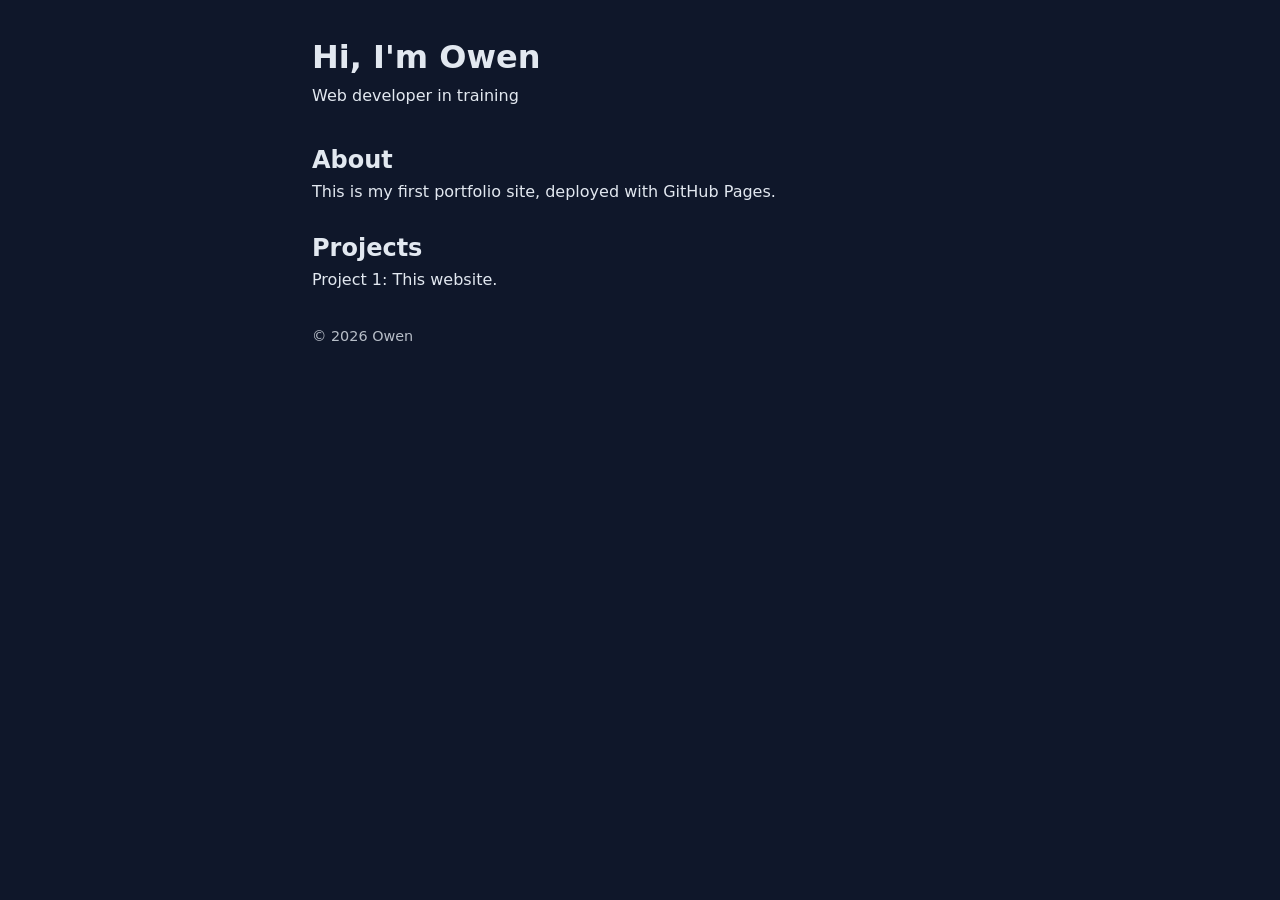
==== index.html @ ab38ae67 "Initial commit: portfolio homepage" ====
<!DOCTYPE html>
<html lang="en">
<head>
  <meta charset="UTF-8" />
  <meta name="viewport" content="width=device-width, initial-scale=1.0" />
  <title>Owen | Portfolio</title>
  <link rel="stylesheet" href="style.css" />
</head>
<body>
  <header>
    <h1>Hi, I'm Owen</h1>
    <p>Web developer in training</p>
  </header>

  <main>
    <section>
      <h2>About</h2>
      <p>This is my first portfolio site, deployed with GitHub Pages.</p>
    </section>
    <section>
      <h2>Projects</h2>
      <p>Project 1: This website.</p>
    </section>
  </main>

  <footer>
    <p>&copy; <span id="year"></span> Owen</p>
  </footer>

  <script src="script.js"></script>
</body>
</html>
---- style.css ----
* {
  box-sizing: border-box;
  margin: 0;
  padding: 0;
}

body {
  font-family: system-ui, sans-serif;
  line-height: 1.6;
  padding: 2rem;
  max-width: 720px;
  margin: 0 auto;
  background: #0f172a;
  color: #e2e8f0;
}

header {
  margin-bottom: 2rem;
}

section {
  margin-bottom: 1.5rem;
}

footer {
  margin-top: 2rem;
  font-size: 0.9rem;
  opacity: 0.8;
}
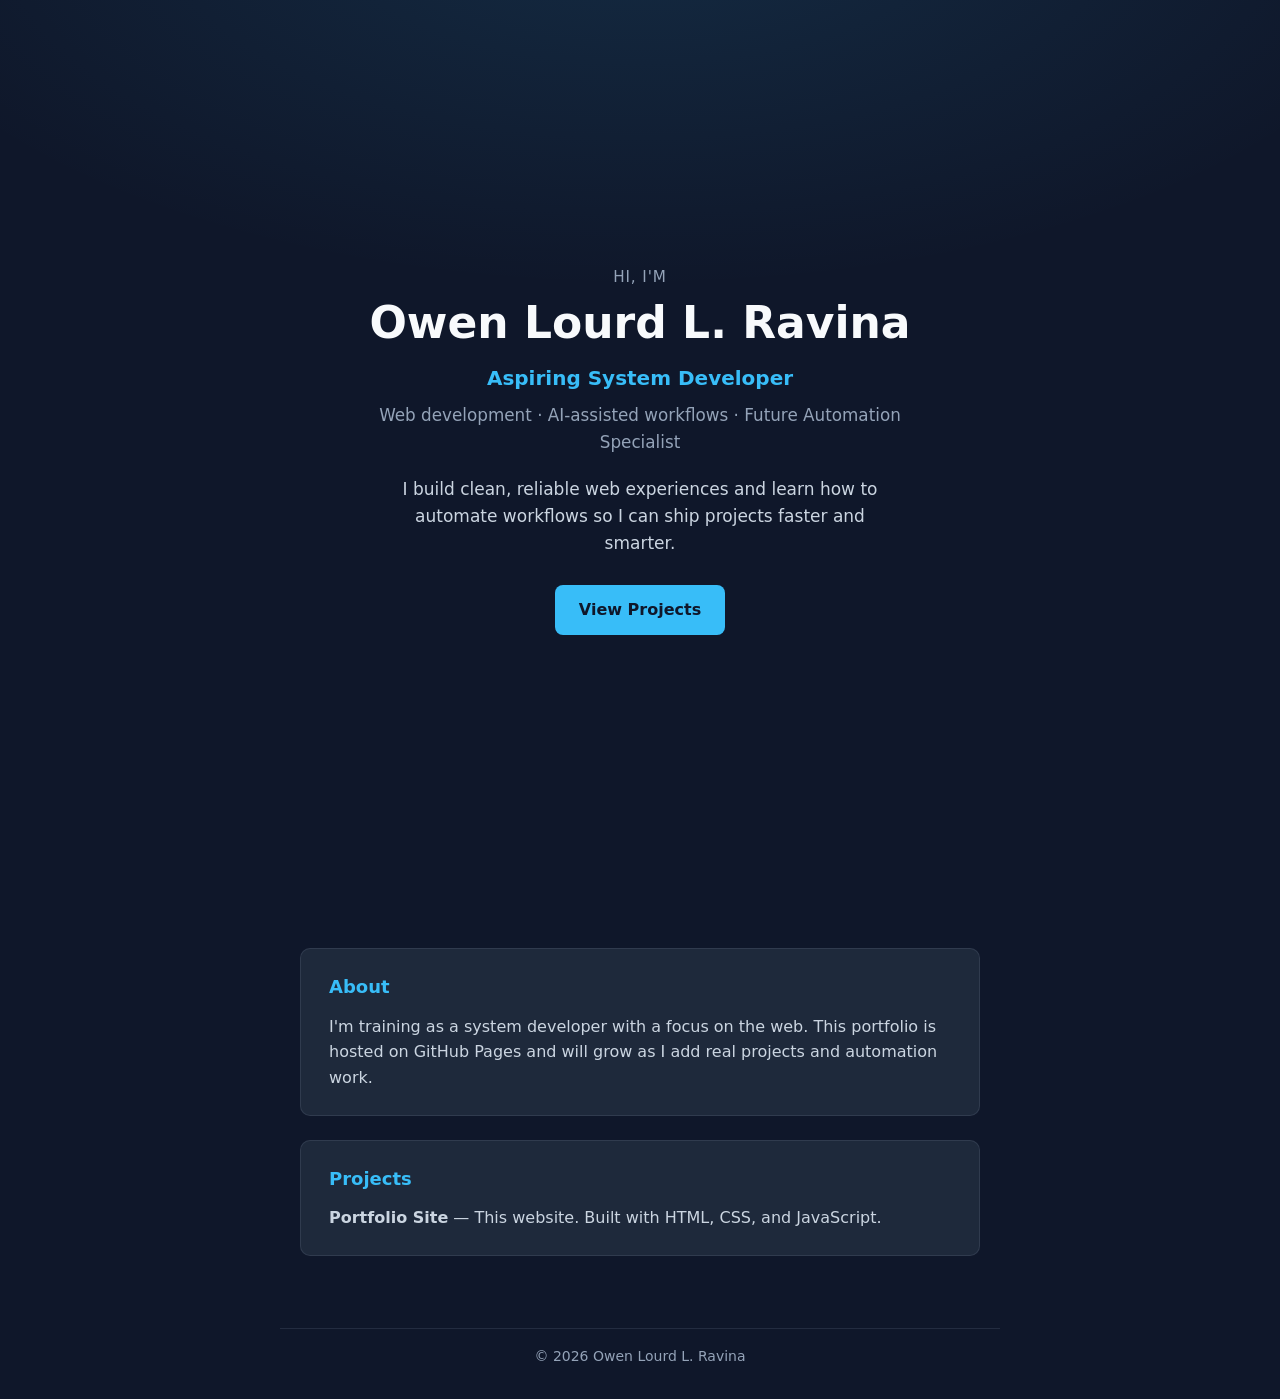
==== commit 4509f1a2: "Partial and testing output Co-authored-by: Cursor <cursoragent@cursor.com>" ====
--- a/index.html
+++ b/index.html
@@ -3,28 +3,46 @@
 <head>
   <meta charset="UTF-8" />
   <meta name="viewport" content="width=device-width, initial-scale=1.0" />
-  <title>Owen | Portfolio</title>
+  <meta name="description" content="Portfolio of Owen Lourd L. Ravina — aspiring system developer focused on web development and automation." />
+  <title>Owen Lourd L. Ravina | Portfolio</title>
   <link rel="stylesheet" href="style.css" />
 </head>
 <body>
-  <header>
-    <h1>Hi, I'm Owen</h1>
-    <p>Web developer in training</p>
+
+  <!-- ========== HERO SECTION ========== -->
+  <header class="hero" id="top">
+    <div class="hero__inner">
+      <p class="hero__greeting">Hi, I'm</p>
+      <h1 class="hero__name">Owen Lourd L. Ravina</h1>
+      <p class="hero__title">Aspiring System Developer</p>
+      <p class="hero__subtitle">Web development · AI-assisted workflows · Future Automation Specialist</p>
+      <p class="hero__mission">
+        I build clean, reliable web experiences and learn how to automate workflows
+        so I can ship projects faster and smarter.
+      </p>
+      <a href="#projects" class="hero__cta">View Projects</a>
+    </div>
   </header>
 
+  <!-- ========== MAIN CONTENT ========== -->
   <main>
-    <section>
-      <h2>About</h2>
-      <p>This is my first portfolio site, deployed with GitHub Pages.</p>
+    <section id="about" class="section" aria-labelledby="about-heading">
+      <h2 id="about-heading">About</h2>
+      <p>
+        I'm training as a system developer with a focus on the web. This portfolio
+        is hosted on GitHub Pages and will grow as I add real projects and automation work.
+      </p>
     </section>
-    <section>
-      <h2>Projects</h2>
-      <p>Project 1: This website.</p>
+
+    <section id="projects" class="section" aria-labelledby="projects-heading">
+      <h2 id="projects-heading">Projects</h2>
+      <p><strong>Portfolio Site</strong> — This website. Built with HTML, CSS, and JavaScript.</p>
     </section>
   </main>
 
-  <footer>
-    <p>&copy; <span id="year"></span> Owen</p>
+  <!-- ========== FOOTER ========== -->
+  <footer class="site-footer">
+    <p>&copy; <span id="year"></span> Owen Lourd L. Ravina</p>
   </footer>
 
   <script src="script.js"></script>
--- a/style.css
+++ b/style.css
@@ -1,29 +1,194 @@
-* {
+/* ============================================
+   RESET & BASE (mobile-first defaults)
+   ============================================ */
+
+*,
+*::before,
+*::after {
   box-sizing: border-box;
   margin: 0;
   padding: 0;
 }
 
-body {
-  font-family: system-ui, sans-serif;
-  line-height: 1.6;
-  padding: 2rem;
-  max-width: 720px;
-  margin: 0 auto;
-  background: #0f172a;
-  color: #e2e8f0;
+html {
+  scroll-behavior: smooth;
 }
 
-header {
-  margin-bottom: 2rem;
+body {
+  font-family: system-ui, -apple-system, "Segoe UI", Roboto, sans-serif;
+  line-height: 1.6;
+  color: #e2e8f0;
+  background-color: #0f172a;
 }
 
-section {
-  margin-bottom: 1.5rem;
+/* Shared page width for main content and footer */
+main,
+.site-footer {
+  max-width: 720px;
+  margin-left: auto;
+  margin-right: auto;
+  padding-left: 1.25rem;
+  padding-right: 1.25rem;
 }
 
-footer {
-  margin-top: 2rem;
-  font-size: 0.9rem;
-  opacity: 0.8;
+/* ============================================
+   HERO SECTION
+   ============================================ */
+
+.hero {
+  min-height: 100vh;
+  min-height: 100dvh;
+  display: flex;
+  align-items: center;
+  justify-content: center;
+  padding: 2.5rem 1.25rem;
+  text-align: center;
+  background-color: #0f172a;
+  background-image: radial-gradient(
+    ellipse 90% 60% at 50% -10%,
+    rgba(56, 189, 248, 0.12),
+    transparent 70%
+  );
 }
+
+.hero__inner {
+  max-width: 36rem;
+  width: 100%;
+}
+
+.hero__greeting {
+  font-size: 0.95rem;
+  letter-spacing: 0.06em;
+  text-transform: uppercase;
+  color: #94a3b8;
+  margin-bottom: 0.5rem;
+}
+
+.hero__name {
+  font-size: clamp(1.75rem, 6vw, 2.75rem);
+  font-weight: 700;
+  line-height: 1.2;
+  color: #f8fafc;
+  margin-bottom: 0.75rem;
+}
+
+.hero__title {
+  font-size: 1.125rem;
+  font-weight: 600;
+  color: #38bdf8;
+  margin-bottom: 0.5rem;
+}
+
+.hero__subtitle {
+  font-size: 0.95rem;
+  color: #94a3b8;
+  margin-bottom: 1.25rem;
+}
+
+.hero__mission {
+  font-size: 1rem;
+  color: #cbd5e1;
+  margin-bottom: 1.75rem;
+  max-width: 32rem;
+  margin-left: auto;
+  margin-right: auto;
+}
+
+/* Call-to-action button */
+.hero__cta {
+  display: inline-block;
+  padding: 0.75rem 1.5rem;
+  font-size: 1rem;
+  font-weight: 600;
+  text-decoration: none;
+  color: #0f172a;
+  background-color: #38bdf8;
+  border-radius: 8px;
+  transition: background-color 0.2s ease, transform 0.2s ease;
+}
+
+.hero__cta:hover,
+.hero__cta:focus-visible {
+  background-color: #7dd3fc;
+  transform: translateY(-2px);
+}
+
+.hero__cta:focus-visible {
+  outline: 2px solid #f8fafc;
+  outline-offset: 3px;
+}
+
+/* ============================================
+   MAIN SECTIONS (About, Projects)
+   ============================================ */
+
+main {
+  padding-top: 2rem;
+  padding-bottom: 2rem;
+}
+
+.section {
+  margin-bottom: 1.5rem;
+  padding: 1.25rem 1.5rem;
+  background-color: #1e293b;
+  border-radius: 10px;
+  border: 1px solid rgba(148, 163, 184, 0.15);
+}
+
+.section h2 {
+  font-size: 1.125rem;
+  color: #38bdf8;
+  margin-bottom: 0.75rem;
+}
+
+.section p {
+  color: #cbd5e1;
+}
+
+.section p + p {
+  margin-top: 0.75rem;
+}
+
+/* ============================================
+   FOOTER
+   ============================================ */
+
+.site-footer {
+  padding-top: 1rem;
+  padding-bottom: 2rem;
+  text-align: center;
+  font-size: 0.875rem;
+  color: #94a3b8;
+  border-top: 1px solid rgba(148, 163, 184, 0.15);
+}
+
+/* ============================================
+   TABLET & DESKTOP (progressive enhancement)
+   ============================================ */
+
+@media (min-width: 768px) {
+  .hero {
+    padding: 3rem 2rem;
+  }
+
+  .hero__title {
+    font-size: 1.25rem;
+  }
+
+  .hero__subtitle {
+    font-size: 1.05rem;
+  }
+
+  .hero__mission {
+    font-size: 1.0625rem;
+  }
+
+  main {
+    padding-top: 3rem;
+    padding-bottom: 3rem;
+  }
+
+  .section {
+    padding: 1.5rem 1.75rem;
+  }
+}
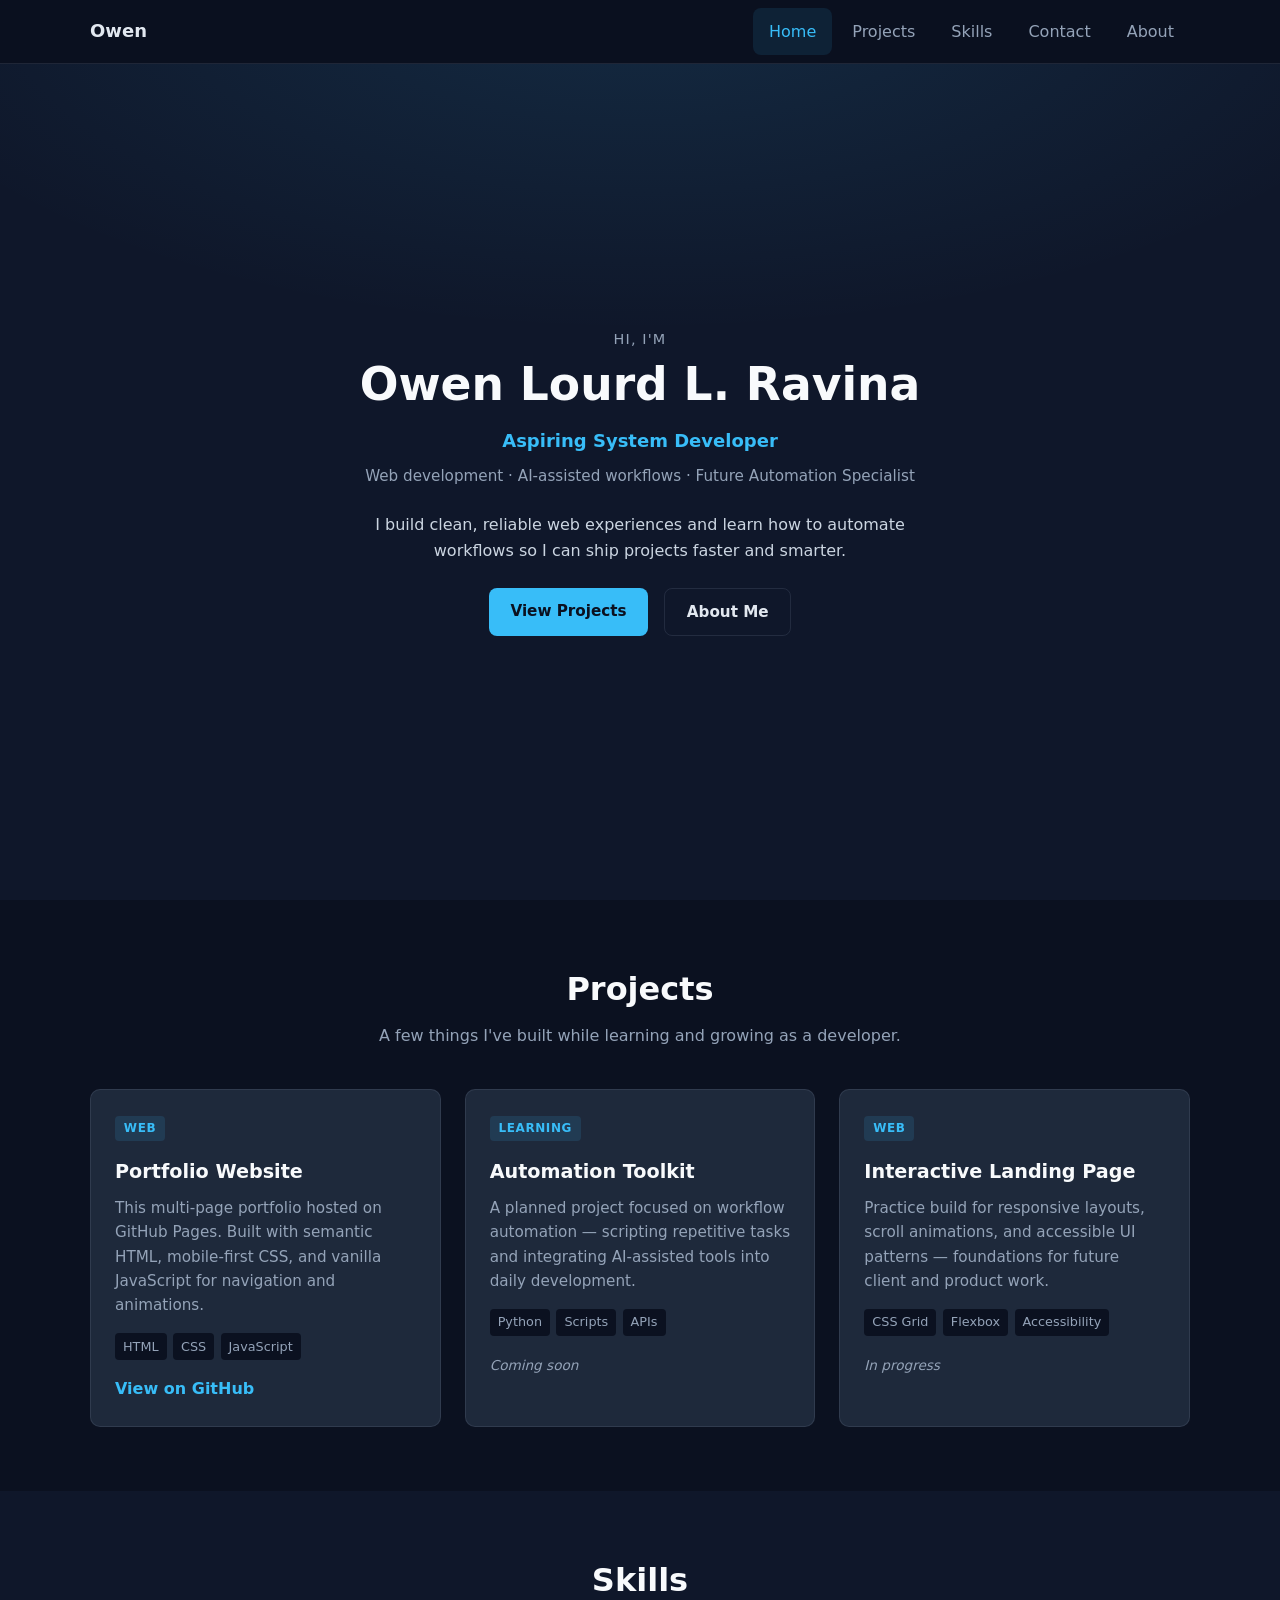
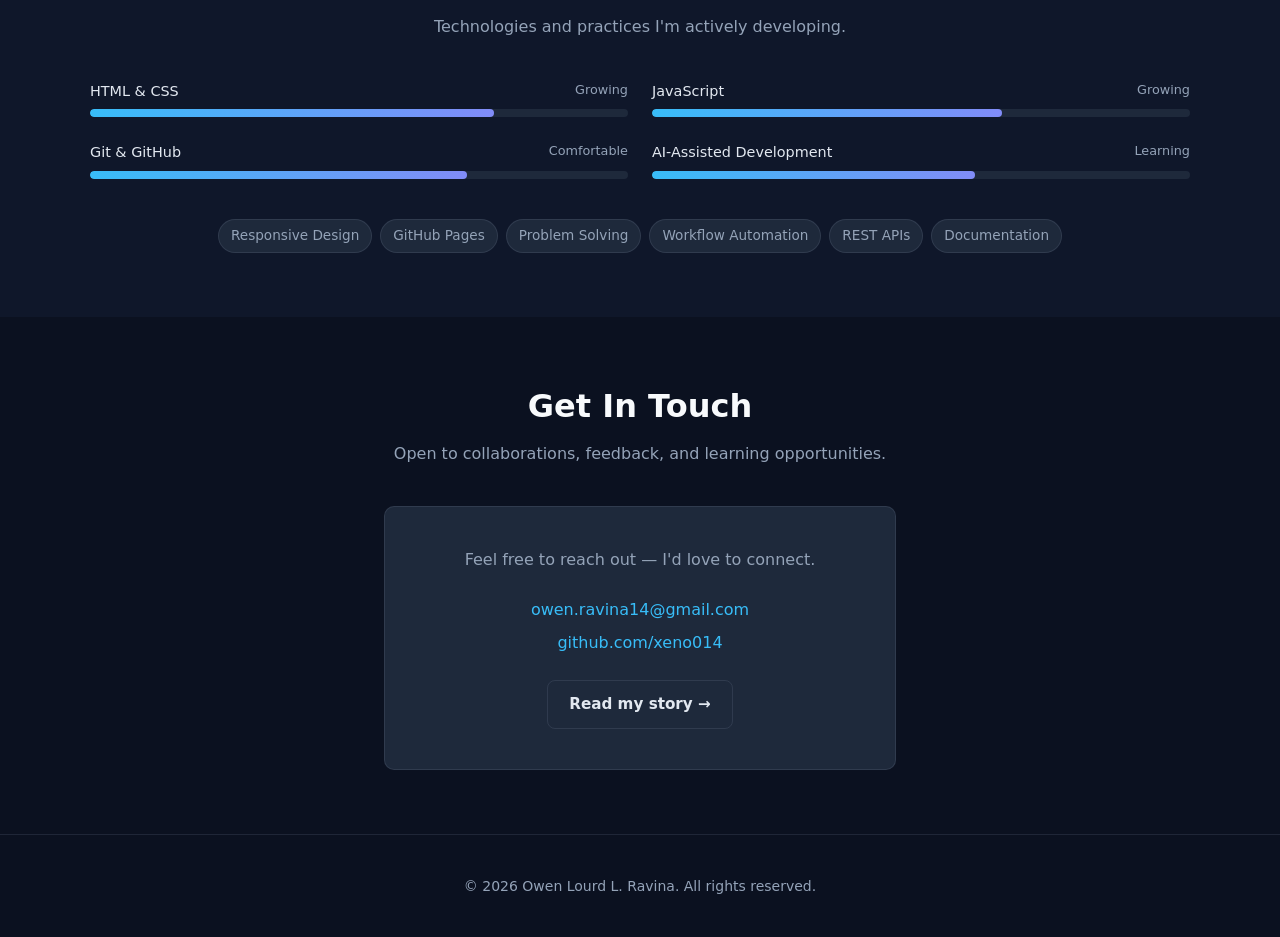
==== commit 9f858fb1: "Phase 1 Portfolio Version: Ver 0.2 Co-authored-by: Cursor <cursoragent@cursor.com>" ====
--- a/index.html
+++ b/index.html
@@ -4,46 +4,200 @@
   <meta charset="UTF-8" />
   <meta name="viewport" content="width=device-width, initial-scale=1.0" />
   <meta name="description" content="Portfolio of Owen Lourd L. Ravina — aspiring system developer focused on web development and automation." />
-  <title>Owen Lourd L. Ravina | Portfolio</title>
+  <title>Owen Lourd L. Ravina | Home</title>
   <link rel="stylesheet" href="style.css" />
 </head>
-<body>
-
-  <!-- ========== HERO SECTION ========== -->
-  <header class="hero" id="top">
-    <div class="hero__inner">
+<body data-page="home">
+
+  <!-- ========== STICKY NAVIGATION ========== -->
+  <nav class="navbar" id="navbar" aria-label="Main navigation">
+    <div class="navbar__inner container">
+      <a href="index.html#home" class="navbar__brand">Owen</a>
+
+      <button
+        type="button"
+        class="navbar__toggle"
+        id="nav-toggle"
+        aria-label="Open menu"
+        aria-expanded="false"
+        aria-controls="nav-menu"
+      >
+        <span class="navbar__toggle-bar"></span>
+        <span class="navbar__toggle-bar"></span>
+        <span class="navbar__toggle-bar"></span>
+      </button>
+
+      <ul class="navbar__menu" id="nav-menu">
+        <li><a href="index.html#home" class="nav-link" data-section="home">Home</a></li>
+        <li><a href="index.html#projects" class="nav-link" data-section="projects">Projects</a></li>
+        <li><a href="index.html#skills" class="nav-link" data-section="skills">Skills</a></li>
+        <li><a href="index.html#contact" class="nav-link" data-section="contact">Contact</a></li>
+        <li><a href="about.html" class="nav-link" data-section="about">About</a></li>
+      </ul>
+    </div>
+  </nav>
+
+  <!-- ========== HERO ========== -->
+  <header class="hero" id="home">
+    <div class="hero__inner container reveal">
       <p class="hero__greeting">Hi, I'm</p>
       <h1 class="hero__name">Owen Lourd L. Ravina</h1>
       <p class="hero__title">Aspiring System Developer</p>
-      <p class="hero__subtitle">Web development · AI-assisted workflows · Future Automation Specialist</p>
+      <p class="hero__subtitle">
+        Web development · AI-assisted workflows · Future Automation Specialist
+      </p>
       <p class="hero__mission">
         I build clean, reliable web experiences and learn how to automate workflows
         so I can ship projects faster and smarter.
       </p>
-      <a href="#projects" class="hero__cta">View Projects</a>
+      <div class="hero__actions">
+        <a href="#projects" class="btn btn--primary">View Projects</a>
+        <a href="about.html" class="btn btn--ghost">About Me</a>
+      </div>
     </div>
   </header>
 
-  <!-- ========== MAIN CONTENT ========== -->
   <main>
-    <section id="about" class="section" aria-labelledby="about-heading">
-      <h2 id="about-heading">About</h2>
-      <p>
-        I'm training as a system developer with a focus on the web. This portfolio
-        is hosted on GitHub Pages and will grow as I add real projects and automation work.
-      </p>
+    <!-- ========== PROJECTS ========== -->
+    <section id="projects" class="section" aria-labelledby="projects-heading">
+      <div class="container">
+        <header class="section__header reveal">
+          <h2 id="projects-heading" class="section__title">Projects</h2>
+          <p class="section__lead">A few things I've built while learning and growing as a developer.</p>
+        </header>
+
+        <div class="projects-grid">
+          <article class="project-card reveal" style="--delay: 0ms">
+            <span class="project-card__tag">web</span>
+            <h3 class="project-card__title">Portfolio Website</h3>
+            <p class="project-card__desc">
+              This multi-page portfolio hosted on GitHub Pages. Built with semantic HTML,
+              mobile-first CSS, and vanilla JavaScript for navigation and animations.
+            </p>
+            <ul class="project-card__stack">
+              <li>HTML</li>
+              <li>CSS</li>
+              <li>JavaScript</li>
+            </ul>
+            <a href="https://github.com/xeno014/xeno014.github.io" class="project-card__link" target="_blank" rel="noopener noreferrer">View on GitHub</a>
+          </article>
+
+          <article class="project-card reveal" style="--delay: 100ms">
+            <span class="project-card__tag">learning</span>
+            <h3 class="project-card__title">Automation Toolkit</h3>
+            <p class="project-card__desc">
+              A planned project focused on workflow automation — scripting repetitive tasks
+              and integrating AI-assisted tools into daily development.
+            </p>
+            <ul class="project-card__stack">
+              <li>Python</li>
+              <li>Scripts</li>
+              <li>APIs</li>
+            </ul>
+            <span class="project-card__status">Coming soon</span>
+          </article>
+
+          <article class="project-card reveal" style="--delay: 200ms">
+            <span class="project-card__tag">web</span>
+            <h3 class="project-card__title">Interactive Landing Page</h3>
+            <p class="project-card__desc">
+              Practice build for responsive layouts, scroll animations, and accessible
+              UI patterns — foundations for future client and product work.
+            </p>
+            <ul class="project-card__stack">
+              <li>CSS Grid</li>
+              <li>Flexbox</li>
+              <li>Accessibility</li>
+            </ul>
+            <span class="project-card__status">In progress</span>
+          </article>
+        </div>
+      </div>
     </section>
 
-    <section id="projects" class="section" aria-labelledby="projects-heading">
-      <h2 id="projects-heading">Projects</h2>
-      <p><strong>Portfolio Site</strong> — This website. Built with HTML, CSS, and JavaScript.</p>
+    <!-- ========== SKILLS ========== -->
+    <section id="skills" class="section section--alt" aria-labelledby="skills-heading">
+      <div class="container">
+        <header class="section__header reveal">
+          <h2 id="skills-heading" class="section__title">Skills</h2>
+          <p class="section__lead">Technologies and practices I'm actively developing.</p>
+        </header>
+
+        <div class="skills-grid reveal">
+          <div class="skill-item">
+            <div class="skill-item__header">
+              <span>HTML &amp; CSS</span>
+              <span class="skill-item__level">Growing</span>
+            </div>
+            <div class="skill-bar"><span style="width: 75%"></span></div>
+          </div>
+          <div class="skill-item">
+            <div class="skill-item__header">
+              <span>JavaScript</span>
+              <span class="skill-item__level">Growing</span>
+            </div>
+            <div class="skill-bar"><span style="width: 65%"></span></div>
+          </div>
+          <div class="skill-item">
+            <div class="skill-item__header">
+              <span>Git &amp; GitHub</span>
+              <span class="skill-item__level">Comfortable</span>
+            </div>
+            <div class="skill-bar"><span style="width: 70%"></span></div>
+          </div>
+          <div class="skill-item">
+            <div class="skill-item__header">
+              <span>AI-Assisted Development</span>
+              <span class="skill-item__level">Learning</span>
+            </div>
+            <div class="skill-bar"><span style="width: 60%"></span></div>
+          </div>
+        </div>
+
+        <ul class="skills-tags reveal">
+          <li>Responsive Design</li>
+          <li>GitHub Pages</li>
+          <li>Problem Solving</li>
+          <li>Workflow Automation</li>
+          <li>REST APIs</li>
+          <li>Documentation</li>
+        </ul>
+      </div>
+    </section>
+
+    <!-- ========== CONTACT ========== -->
+    <section id="contact" class="section" aria-labelledby="contact-heading">
+      <div class="container">
+        <header class="section__header reveal">
+          <h2 id="contact-heading" class="section__title">Get In Touch</h2>
+          <p class="section__lead">Open to collaborations, feedback, and learning opportunities.</p>
+        </header>
+
+        <div class="contact-card reveal">
+          <p>Feel free to reach out — I'd love to connect.</p>
+          <div class="contact-links">
+            <a href="mailto:owen.ravina14@gmail.com" class="contact-links__item">owen.ravina14@gmail.com</a>
+            <a href="https://github.com/xeno014" class="contact-links__item" target="_blank" rel="noopener noreferrer">github.com/xeno014</a>
+          </div>
+          <a href="about.html" class="btn btn--ghost">Read my story →</a>
+        </div>
+      </div>
     </section>
   </main>
 
   <!-- ========== FOOTER ========== -->
   <footer class="site-footer">
-    <p>&copy; <span id="year"></span> Owen Lourd L. Ravina</p>
+    <div class="container">
+      <p>&copy; <span id="year"></span> Owen Lourd L. Ravina. All rights reserved.</p>
+    </div>
   </footer>
+
+  <!-- ========== BACK TO TOP ========== -->
+  <button type="button" class="top-btn" id="top-btn" aria-label="Back to top" hidden>
+    <svg width="20" height="20" viewBox="0 0 24 24" fill="none" stroke="currentColor" stroke-width="2.5" aria-hidden="true">
+      <path d="M12 19V5M5 12l7-7 7 7"/>
+    </svg>
+  </button>
 
   <script src="script.js"></script>
 </body>
--- a/style.css
+++ b/style.css
@@ -1,6 +1,29 @@
 /* ============================================
-   RESET & BASE (mobile-first defaults)
-   ============================================ */
+   CSS VARIABLES & RESET (mobile-first)
+   ============================================ */
+
+:root {
+  --bg: #0b1120;
+  --bg-alt: #0f172a;
+  --surface: #1e293b;
+  --surface-hover: #273549;
+  --text: #e2e8f0;
+  --text-muted: #94a3b8;
+  --accent: #38bdf8;
+  --accent-hover: #7dd3fc;
+  --border: rgba(148, 163, 184, 0.15);
+  --radius: 10px;
+  --radius-sm: 8px;
+  --shadow: 0 8px 24px rgba(0, 0, 0, 0.25);
+  --nav-height: 4rem;
+  --space-xs: 0.5rem;
+  --space-sm: 1rem;
+  --space-md: 1.5rem;
+  --space-lg: 2.5rem;
+  --space-xl: 4rem;
+  --transition: 0.25s ease;
+  --container: min(1100px, 100% - 2rem);
+}
 
 *,
 *::before,
@@ -17,33 +40,235 @@
 body {
   font-family: system-ui, -apple-system, "Segoe UI", Roboto, sans-serif;
   line-height: 1.6;
-  color: #e2e8f0;
-  background-color: #0f172a;
-}
-
-/* Shared page width for main content and footer */
-main,
-.site-footer {
-  max-width: 720px;
-  margin-left: auto;
-  margin-right: auto;
-  padding-left: 1.25rem;
-  padding-right: 1.25rem;
-}
-
-/* ============================================
-   HERO SECTION
+  color: var(--text);
+  background-color: var(--bg);
+  padding-top: var(--nav-height);
+}
+
+img {
+  max-width: 100%;
+  display: block;
+}
+
+a {
+  color: var(--accent);
+  transition: color var(--transition);
+}
+
+a:hover {
+  color: var(--accent-hover);
+}
+
+.container {
+  width: var(--container);
+  margin-inline: auto;
+}
+
+/* ============================================
+   SCROLL REVEAL ANIMATIONS
+   ============================================ */
+
+.reveal {
+  opacity: 0;
+  transform: translateY(24px);
+  transition:
+    opacity 0.6s ease,
+    transform 0.6s ease;
+  transition-delay: var(--delay, 0ms);
+}
+
+.reveal.is-visible {
+  opacity: 1;
+  transform: translateY(0);
+}
+
+@media (prefers-reduced-motion: reduce) {
+  html {
+    scroll-behavior: auto;
+  }
+
+  .reveal {
+    opacity: 1;
+    transform: none;
+    transition: none;
+  }
+
+  .top-btn,
+  .project-card,
+  .btn,
+  .navbar__menu {
+    transition: none !important;
+  }
+}
+
+/* ============================================
+   STICKY NAVBAR
+   ============================================ */
+
+.navbar {
+  position: fixed;
+  top: 0;
+  left: 0;
+  right: 0;
+  z-index: 1000;
+  height: var(--nav-height);
+  background: rgba(11, 17, 32, 0.85);
+  backdrop-filter: blur(12px);
+  border-bottom: 1px solid var(--border);
+  transition: box-shadow var(--transition);
+}
+
+.navbar--scrolled {
+  box-shadow: var(--shadow);
+}
+
+.navbar__inner {
+  display: flex;
+  align-items: center;
+  justify-content: space-between;
+  height: 100%;
+}
+
+.navbar__brand {
+  font-weight: 700;
+  font-size: 1.125rem;
+  color: var(--text);
+  text-decoration: none;
+}
+
+.navbar__brand:hover {
+  color: var(--accent);
+}
+
+.navbar__toggle {
+  display: flex;
+  flex-direction: column;
+  justify-content: center;
+  gap: 5px;
+  width: 2.5rem;
+  height: 2.5rem;
+  padding: 0.5rem;
+  background: transparent;
+  border: 1px solid var(--border);
+  border-radius: var(--radius-sm);
+  cursor: pointer;
+}
+
+.navbar__toggle-bar {
+  display: block;
+  width: 100%;
+  height: 2px;
+  background: var(--text);
+  border-radius: 2px;
+  transition: transform var(--transition), opacity var(--transition);
+}
+
+.navbar__toggle[aria-expanded="true"] .navbar__toggle-bar:nth-child(1) {
+  transform: translateY(7px) rotate(45deg);
+}
+
+.navbar__toggle[aria-expanded="true"] .navbar__toggle-bar:nth-child(2) {
+  opacity: 0;
+}
+
+.navbar__toggle[aria-expanded="true"] .navbar__toggle-bar:nth-child(3) {
+  transform: translateY(-7px) rotate(-45deg);
+}
+
+.navbar__menu {
+  list-style: none;
+  display: none;
+  flex-direction: column;
+  gap: 0.25rem;
+  position: absolute;
+  top: var(--nav-height);
+  left: 0;
+  right: 0;
+  padding: var(--space-sm);
+  background: var(--bg-alt);
+  border-bottom: 1px solid var(--border);
+}
+
+.navbar__menu.is-open {
+  display: flex;
+}
+
+.nav-link {
+  display: block;
+  padding: 0.65rem 1rem;
+  color: var(--text-muted);
+  text-decoration: none;
+  border-radius: var(--radius-sm);
+  transition: color var(--transition), background var(--transition);
+}
+
+.nav-link:hover,
+.nav-link--active {
+  color: var(--text);
+  background: rgba(56, 189, 248, 0.1);
+}
+
+.nav-link--active {
+  color: var(--accent);
+}
+
+/* ============================================
+   BUTTONS
+   ============================================ */
+
+.btn {
+  display: inline-block;
+  padding: 0.7rem 1.35rem;
+  font-size: 0.95rem;
+  font-weight: 600;
+  text-decoration: none;
+  border-radius: var(--radius-sm);
+  transition: background var(--transition), transform var(--transition), color var(--transition);
+}
+
+.btn--primary {
+  color: var(--bg);
+  background: var(--accent);
+}
+
+.btn--primary:hover {
+  background: var(--accent-hover);
+  transform: translateY(-2px);
+  color: var(--bg);
+}
+
+.btn--ghost {
+  color: var(--text);
+  border: 1px solid var(--border);
+  background: transparent;
+}
+
+.btn--ghost:hover {
+  border-color: var(--accent);
+  color: var(--accent);
+  transform: translateY(-2px);
+}
+
+.btn:focus-visible,
+.hero__cta:focus-visible,
+.top-btn:focus-visible {
+  outline: 2px solid var(--accent);
+  outline-offset: 3px;
+}
+
+/* ============================================
+   HERO (HOME)
    ============================================ */
 
 .hero {
-  min-height: 100vh;
-  min-height: 100dvh;
+  min-height: calc(100vh - var(--nav-height));
+  min-height: calc(100dvh - var(--nav-height));
   display: flex;
   align-items: center;
   justify-content: center;
-  padding: 2.5rem 1.25rem;
+  padding: var(--space-lg) var(--space-sm);
   text-align: center;
-  background-color: #0f172a;
+  background-color: var(--bg-alt);
   background-image: radial-gradient(
     ellipse 90% 60% at 50% -10%,
     rgba(56, 189, 248, 0.12),
@@ -52,101 +277,388 @@
 }
 
 .hero__inner {
-  max-width: 36rem;
-  width: 100%;
+  max-width: 40rem;
 }
 
 .hero__greeting {
-  font-size: 0.95rem;
-  letter-spacing: 0.06em;
+  font-size: 0.9rem;
+  letter-spacing: 0.08em;
   text-transform: uppercase;
-  color: #94a3b8;
-  margin-bottom: 0.5rem;
+  color: var(--text-muted);
+  margin-bottom: var(--space-xs);
 }
 
 .hero__name {
-  font-size: clamp(1.75rem, 6vw, 2.75rem);
+  font-size: clamp(1.75rem, 6vw, 2.85rem);
   font-weight: 700;
-  line-height: 1.2;
+  line-height: 1.15;
   color: #f8fafc;
-  margin-bottom: 0.75rem;
+  margin-bottom: var(--space-sm);
 }
 
 .hero__title {
   font-size: 1.125rem;
   font-weight: 600;
-  color: #38bdf8;
-  margin-bottom: 0.5rem;
+  color: var(--accent);
+  margin-bottom: var(--space-xs);
 }
 
 .hero__subtitle {
   font-size: 0.95rem;
-  color: #94a3b8;
-  margin-bottom: 1.25rem;
+  color: var(--text-muted);
+  margin-bottom: var(--space-md);
 }
 
 .hero__mission {
-  font-size: 1rem;
   color: #cbd5e1;
-  margin-bottom: 1.75rem;
-  max-width: 32rem;
-  margin-left: auto;
-  margin-right: auto;
-}
-
-/* Call-to-action button */
-.hero__cta {
+  margin-bottom: var(--space-md);
+  max-width: 34rem;
+  margin-inline: auto;
+}
+
+.hero__actions {
+  display: flex;
+  flex-wrap: wrap;
+  gap: var(--space-sm);
+  justify-content: center;
+}
+
+/* ============================================
+   SECTIONS (shared)
+   ============================================ */
+
+.section {
+  padding: var(--space-xl) 0;
+}
+
+.section--alt {
+  background: var(--bg-alt);
+}
+
+.section__header {
+  text-align: center;
+  margin-bottom: var(--space-lg);
+  max-width: 36rem;
+  margin-inline: auto;
+}
+
+.section__title {
+  font-size: clamp(1.5rem, 4vw, 2rem);
+  color: #f8fafc;
+  margin-bottom: var(--space-xs);
+}
+
+.section__lead {
+  color: var(--text-muted);
+}
+
+/* ============================================
+   PROJECT CARDS
+   ============================================ */
+
+.projects-grid {
+  display: grid;
+  gap: var(--space-md);
+}
+
+.project-card {
+  padding: var(--space-md);
+  background: var(--surface);
+  border: 1px solid var(--border);
+  border-radius: var(--radius);
+  transition: transform var(--transition), border-color var(--transition), box-shadow var(--transition);
+}
+
+.project-card:hover {
+  transform: translateY(-4px);
+  border-color: rgba(56, 189, 248, 0.35);
+  box-shadow: var(--shadow);
+}
+
+.project-card__tag {
   display: inline-block;
-  padding: 0.75rem 1.5rem;
-  font-size: 1rem;
+  font-size: 0.75rem;
+  font-weight: 600;
+  text-transform: uppercase;
+  letter-spacing: 0.05em;
+  color: var(--accent);
+  background: rgba(56, 189, 248, 0.12);
+  padding: 0.2rem 0.55rem;
+  border-radius: 4px;
+  margin-bottom: var(--space-sm);
+}
+
+.project-card__title {
+  font-size: 1.2rem;
+  color: #f8fafc;
+  margin-bottom: var(--space-xs);
+}
+
+.project-card__desc {
+  color: var(--text-muted);
+  font-size: 0.95rem;
+  margin-bottom: var(--space-sm);
+}
+
+.project-card__stack {
+  list-style: none;
+  display: flex;
+  flex-wrap: wrap;
+  gap: 0.4rem;
+  margin-bottom: var(--space-sm);
+}
+
+.project-card__stack li {
+  font-size: 0.8rem;
+  padding: 0.2rem 0.5rem;
+  background: var(--bg);
+  border-radius: 4px;
+  color: var(--text-muted);
+}
+
+.project-card__link {
   font-weight: 600;
   text-decoration: none;
-  color: #0f172a;
-  background-color: #38bdf8;
-  border-radius: 8px;
-  transition: background-color 0.2s ease, transform 0.2s ease;
-}
-
-.hero__cta:hover,
-.hero__cta:focus-visible {
-  background-color: #7dd3fc;
-  transform: translateY(-2px);
-}
-
-.hero__cta:focus-visible {
-  outline: 2px solid #f8fafc;
-  outline-offset: 3px;
-}
-
-/* ============================================
-   MAIN SECTIONS (About, Projects)
-   ============================================ */
-
-main {
-  padding-top: 2rem;
-  padding-bottom: 2rem;
-}
-
-.section {
-  margin-bottom: 1.5rem;
-  padding: 1.25rem 1.5rem;
-  background-color: #1e293b;
-  border-radius: 10px;
-  border: 1px solid rgba(148, 163, 184, 0.15);
-}
-
-.section h2 {
-  font-size: 1.125rem;
-  color: #38bdf8;
-  margin-bottom: 0.75rem;
-}
-
-.section p {
+}
+
+.project-card__status {
+  font-size: 0.85rem;
+  color: var(--text-muted);
+  font-style: italic;
+}
+
+/* ============================================
+   SKILLS
+   ============================================ */
+
+.skills-grid {
+  display: grid;
+  gap: var(--space-md);
+  margin-bottom: var(--space-lg);
+}
+
+.skill-item__header {
+  display: flex;
+  justify-content: space-between;
+  font-size: 0.9rem;
+  margin-bottom: 0.4rem;
+}
+
+.skill-item__level {
+  color: var(--text-muted);
+  font-size: 0.8rem;
+}
+
+.skill-bar {
+  height: 8px;
+  background: var(--surface);
+  border-radius: 99px;
+  overflow: hidden;
+}
+
+.skill-bar span {
+  display: block;
+  height: 100%;
+  background: linear-gradient(90deg, var(--accent), #818cf8);
+  border-radius: 99px;
+  transition: width 1s ease;
+}
+
+.skills-tags {
+  list-style: none;
+  display: flex;
+  flex-wrap: wrap;
+  gap: 0.5rem;
+  justify-content: center;
+}
+
+.skills-tags li {
+  font-size: 0.85rem;
+  padding: 0.35rem 0.75rem;
+  background: var(--surface);
+  border: 1px solid var(--border);
+  border-radius: 99px;
+  color: var(--text-muted);
+  transition: border-color var(--transition), color var(--transition);
+}
+
+.skills-tags li:hover {
+  border-color: var(--accent);
+  color: var(--accent);
+}
+
+/* ============================================
+   CONTACT
+   ============================================ */
+
+.contact-card {
+  text-align: center;
+  padding: var(--space-lg);
+  background: var(--surface);
+  border: 1px solid var(--border);
+  border-radius: var(--radius);
+  max-width: 32rem;
+  margin-inline: auto;
+}
+
+.contact-card p {
+  color: var(--text-muted);
+  margin-bottom: var(--space-md);
+}
+
+.contact-links {
+  display: flex;
+  flex-direction: column;
+  gap: var(--space-xs);
+  margin-bottom: var(--space-md);
+}
+
+.contact-links__item {
+  font-weight: 500;
+  text-decoration: none;
+}
+
+/* ============================================
+   ABOUT PAGE
+   ============================================ */
+
+.page-hero {
+  padding: var(--space-xl) 0 var(--space-lg);
+  background: var(--bg-alt);
+  border-bottom: 1px solid var(--border);
+}
+
+.back-link {
+  display: inline-block;
+  font-size: 0.9rem;
+  text-decoration: none;
+  margin-bottom: var(--space-md);
+  color: var(--text-muted);
+}
+
+.back-link:hover {
+  color: var(--accent);
+}
+
+.page-hero__title {
+  font-size: clamp(2rem, 5vw, 2.75rem);
+  color: #f8fafc;
+  margin-bottom: var(--space-sm);
+}
+
+.page-hero__lead {
+  color: var(--text-muted);
+  max-width: 40rem;
+}
+
+.about-main {
+  padding: var(--space-xl) 0;
+}
+
+.about-block {
+  margin-bottom: var(--space-xl);
+}
+
+.about-block__title {
+  font-size: 1.35rem;
+  color: var(--accent);
+  margin-bottom: var(--space-md);
+}
+
+.about-block p {
   color: #cbd5e1;
-}
-
-.section p + p {
-  margin-top: 0.75rem;
+  margin-bottom: var(--space-sm);
+}
+
+.about-block p:last-child {
+  margin-bottom: 0;
+}
+
+/* Timeline */
+.timeline {
+  list-style: none;
+  border-left: 2px solid var(--border);
+  margin-left: 0.5rem;
+  padding-left: var(--space-md);
+}
+
+.timeline__item {
+  position: relative;
+  padding-bottom: var(--space-lg);
+}
+
+.timeline__item:last-child {
+  padding-bottom: 0;
+}
+
+.timeline__item::before {
+  content: "";
+  position: absolute;
+  left: calc(-1 * var(--space-md) - 5px);
+  top: 0.35rem;
+  width: 10px;
+  height: 10px;
+  background: var(--accent);
+  border-radius: 50%;
+  box-shadow: 0 0 0 4px var(--bg);
+}
+
+.timeline__date {
+  display: block;
+  font-size: 0.8rem;
+  font-weight: 600;
+  color: var(--accent);
+  margin-bottom: 0.25rem;
+}
+
+.timeline__title {
+  font-size: 1.05rem;
+  color: #f8fafc;
+  margin-bottom: 0.35rem;
+}
+
+.timeline__item p {
+  font-size: 0.95rem;
+  color: var(--text-muted);
+}
+
+/* Values grid */
+.values-grid {
+  list-style: none;
+  display: grid;
+  gap: var(--space-md);
+}
+
+.values-card {
+  padding: var(--space-md);
+  background: var(--surface);
+  border: 1px solid var(--border);
+  border-radius: var(--radius);
+  transition: transform var(--transition), border-color var(--transition);
+}
+
+.values-card:hover {
+  transform: translateY(-3px);
+  border-color: rgba(56, 189, 248, 0.3);
+}
+
+.values-card h3 {
+  color: #f8fafc;
+  font-size: 1rem;
+  margin-bottom: 0.35rem;
+}
+
+.values-card p {
+  font-size: 0.9rem;
+  color: var(--text-muted);
+}
+
+.about-cta {
+  display: flex;
+  flex-wrap: wrap;
+  gap: var(--space-sm);
+  justify-content: center;
+  padding-top: var(--space-md);
 }
 
 /* ============================================
@@ -154,41 +666,97 @@
    ============================================ */
 
 .site-footer {
-  padding-top: 1rem;
-  padding-bottom: 2rem;
+  padding: var(--space-lg) 0;
   text-align: center;
   font-size: 0.875rem;
-  color: #94a3b8;
-  border-top: 1px solid rgba(148, 163, 184, 0.15);
-}
-
-/* ============================================
-   TABLET & DESKTOP (progressive enhancement)
+  color: var(--text-muted);
+  border-top: 1px solid var(--border);
+}
+
+/* ============================================
+   BACK TO TOP BUTTON
+   ============================================ */
+
+.top-btn {
+  position: fixed;
+  bottom: 1.5rem;
+  right: 1.5rem;
+  z-index: 900;
+  width: 3rem;
+  height: 3rem;
+  display: flex;
+  align-items: center;
+  justify-content: center;
+  border: none;
+  border-radius: 50%;
+  background: var(--accent);
+  color: var(--bg);
+  cursor: pointer;
+  box-shadow: var(--shadow);
+  opacity: 0;
+  visibility: hidden;
+  transform: scale(0.85);
+  transition:
+    opacity 0.35s ease,
+    visibility 0.35s ease,
+    transform 0.35s ease,
+    background 0.2s ease;
+}
+
+.top-btn.is-visible {
+  opacity: 1;
+  visibility: visible;
+  transform: scale(1);
+}
+
+.top-btn:hover {
+  background: var(--accent-hover);
+  transform: scale(1.08);
+}
+
+.top-btn.is-visible:hover {
+  transform: scale(1.08);
+}
+
+/* ============================================
+   TABLET (768px+)
    ============================================ */
 
 @media (min-width: 768px) {
-  .hero {
-    padding: 3rem 2rem;
-  }
-
-  .hero__title {
-    font-size: 1.25rem;
-  }
-
-  .hero__subtitle {
-    font-size: 1.05rem;
-  }
-
-  .hero__mission {
-    font-size: 1.0625rem;
-  }
-
-  main {
-    padding-top: 3rem;
-    padding-bottom: 3rem;
-  }
-
-  .section {
-    padding: 1.5rem 1.75rem;
-  }
-}
+  .navbar__toggle {
+    display: none;
+  }
+
+  .navbar__menu {
+    display: flex;
+    flex-direction: row;
+    align-items: center;
+    gap: 0.25rem;
+    position: static;
+    padding: 0;
+    background: transparent;
+    border: none;
+  }
+
+  .projects-grid {
+    grid-template-columns: repeat(2, 1fr);
+  }
+
+  .skills-grid {
+    grid-template-columns: repeat(2, 1fr);
+  }
+
+  .values-grid {
+    grid-template-columns: repeat(3, 1fr);
+  }
+}
+
+/* ============================================
+   DESKTOP (1024px+)
+   ============================================ */
+
+@media (min-width: 1024px) {
+  .projects-grid {
+    grid-template-columns: repeat(3, 1fr);
+  }
+}
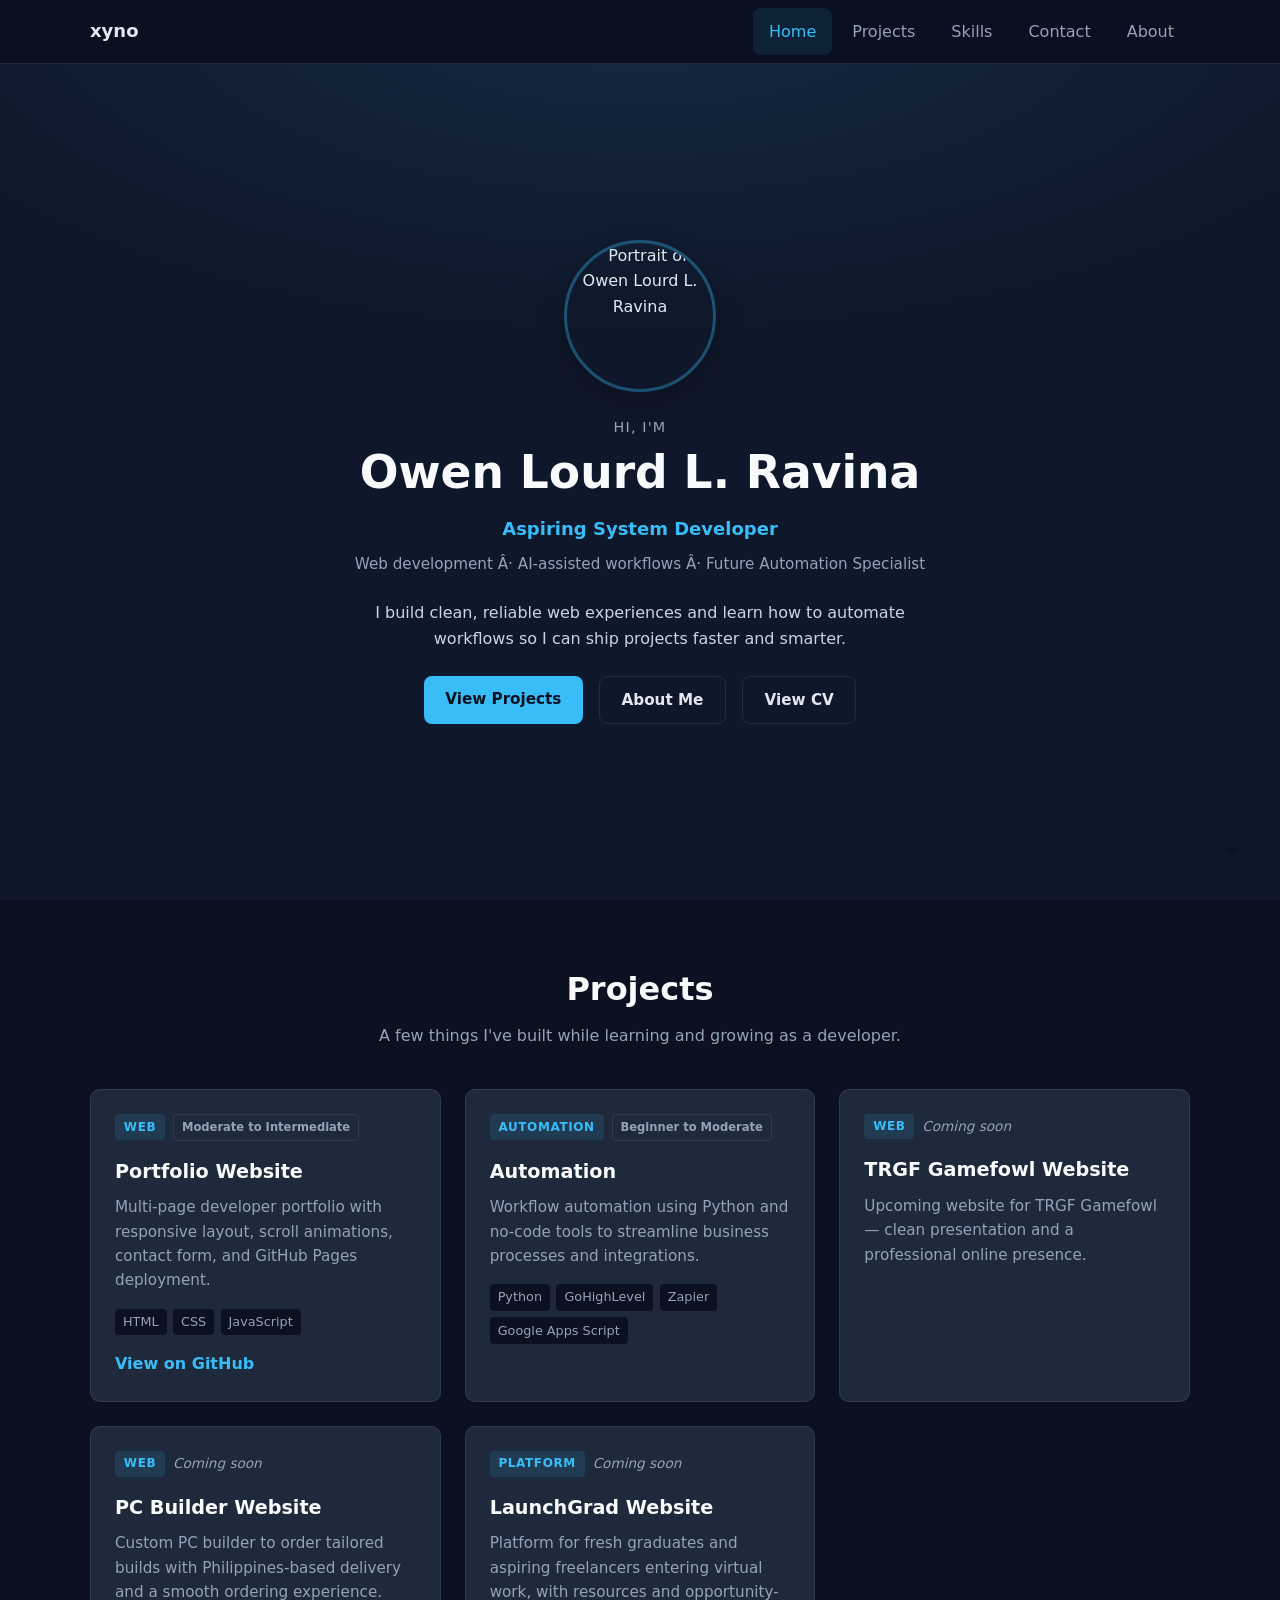
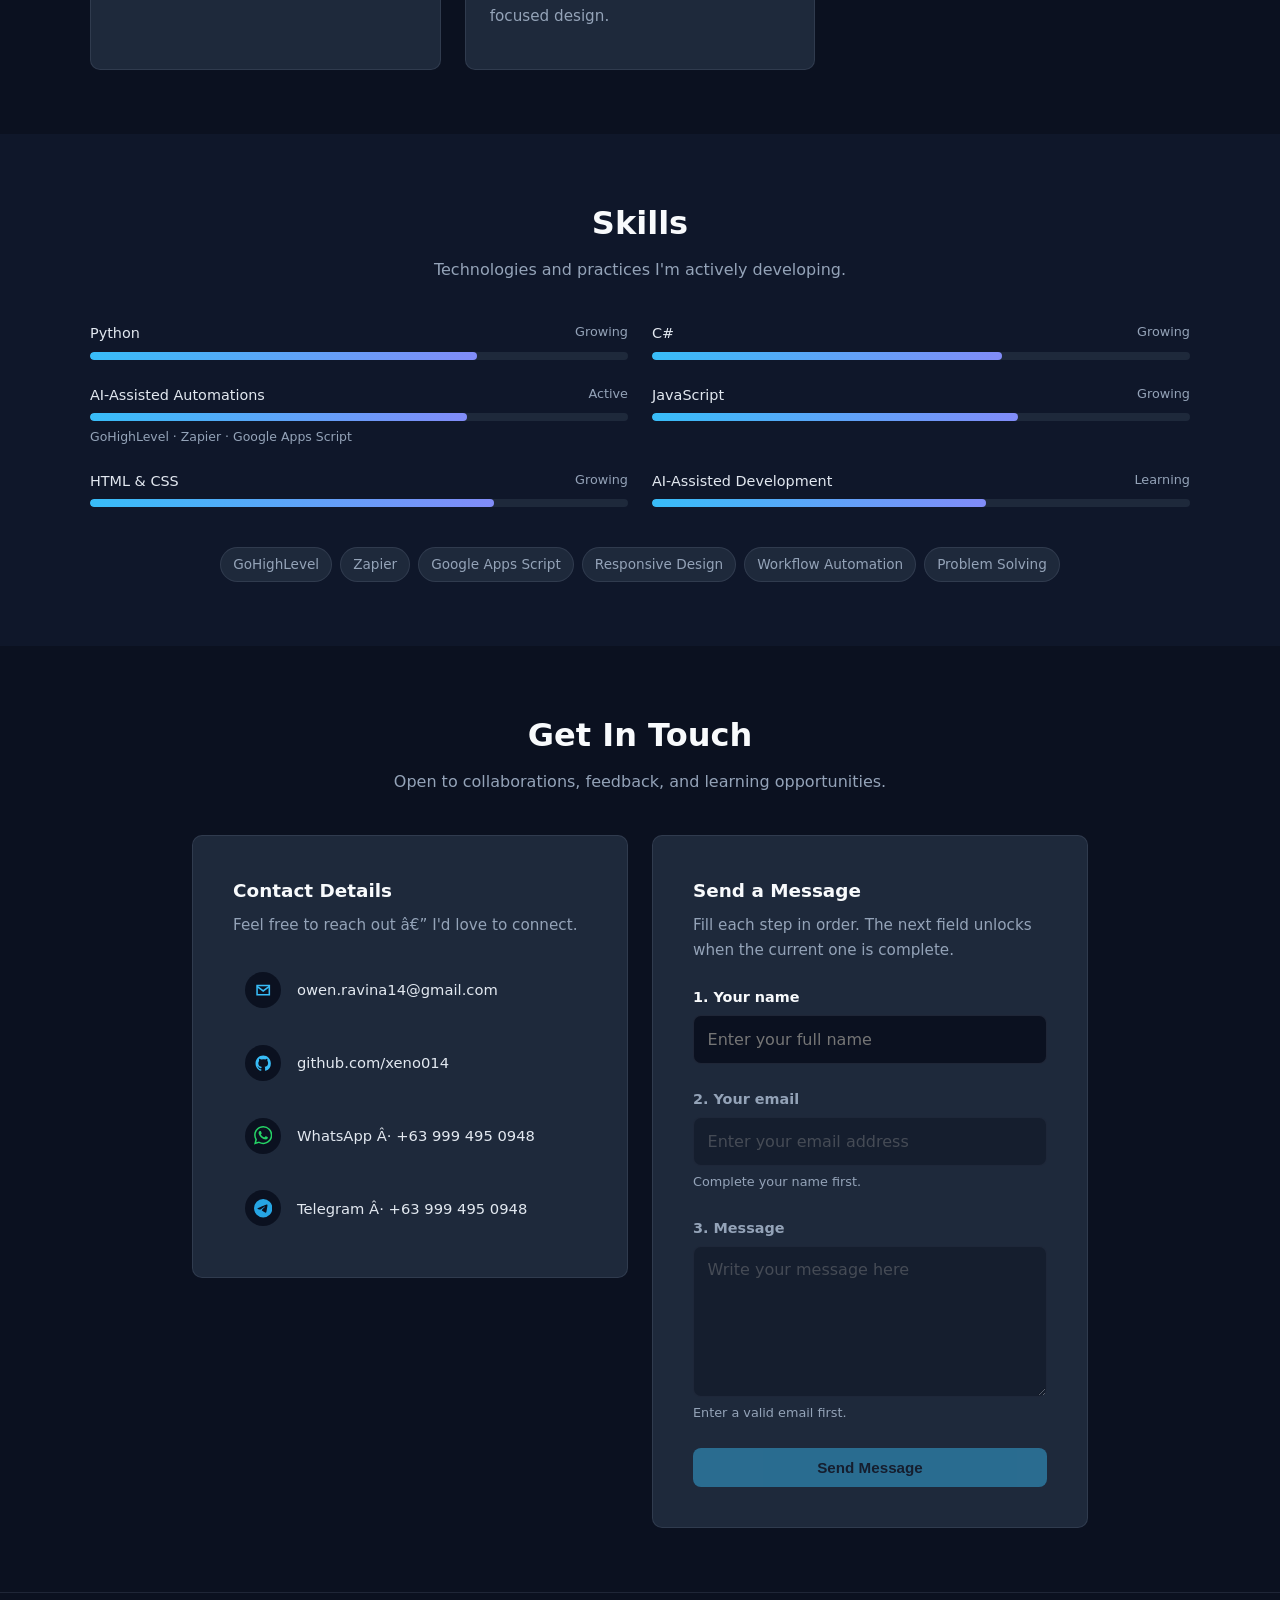
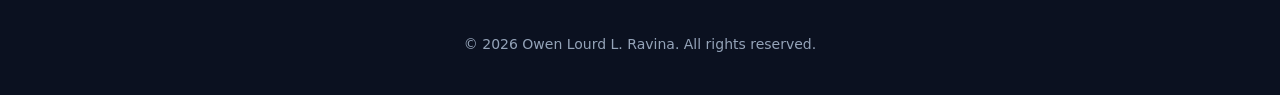
==== commit 9d99be42: "Loading assets & Minor Fixes Upcoming projects fixed skills" ====
--- a/index.html
+++ b/index.html
@@ -6,13 +6,28 @@
   <meta name="description" content="Portfolio of Owen Lourd L. Ravina — aspiring system developer focused on web development and automation." />
   <title>Owen Lourd L. Ravina | Home</title>
   <link rel="stylesheet" href="style.css" />
+  <link rel="preload" href="assets/images/profile.jpg" as="image" />
 </head>
-<body data-page="home">
+<body data-page="home" class="preloader-active">
+
+  <!-- ========== DEVELOPER PRELOADER ========== -->
+  <div id="preloader" class="preloader" role="status" aria-live="polite" aria-busy="true" aria-label="Loading portfolio">
+    <div class="preloader__terminal">
+      <p class="preloader__line">
+        <span class="preloader__prompt">&gt;</span>
+        <span id="preloader-text">Initializing Portfolio...</span>
+        <span class="preloader__cursor" aria-hidden="true">_</span>
+      </p>
+      <div class="preloader__bar" aria-hidden="true">
+        <span class="preloader__progress" id="preloader-progress"></span>
+      </div>
+    </div>
+  </div>
 
   <!-- ========== STICKY NAVIGATION ========== -->
   <nav class="navbar" id="navbar" aria-label="Main navigation">
     <div class="navbar__inner container">
-      <a href="index.html#home" class="navbar__brand">Owen</a>
+      <a href="index.html#home" class="navbar__brand">xyno</a>
 
       <button
         type="button"
@@ -40,11 +55,20 @@
   <!-- ========== HERO ========== -->
   <header class="hero" id="home">
     <div class="hero__inner container reveal">
+      <img
+        src="assets/images/profile.jpg"
+        alt="Portrait of Owen Lourd L. Ravina"
+        class="profile-photo"
+        width="160"
+        height="160"
+        decoding="async"
+        loading="eager"
+      />
       <p class="hero__greeting">Hi, I'm</p>
       <h1 class="hero__name">Owen Lourd L. Ravina</h1>
       <p class="hero__title">Aspiring System Developer</p>
       <p class="hero__subtitle">
-        Web development · AI-assisted workflows · Future Automation Specialist
+        Web development Â· AI-assisted workflows Â· Future Automation Specialist
       </p>
       <p class="hero__mission">
         I build clean, reliable web experiences and learn how to automate workflows
@@ -53,6 +77,7 @@
       <div class="hero__actions">
         <a href="#projects" class="btn btn--primary">View Projects</a>
         <a href="about.html" class="btn btn--ghost">About Me</a>
+        <a href="assets/documents/resume.pdf" class="btn btn--ghost" target="_blank" rel="noopener noreferrer">View CV</a>
       </div>
     </div>
   </header>
@@ -68,11 +93,14 @@
 
         <div class="projects-grid">
           <article class="project-card reveal" style="--delay: 0ms">
-            <span class="project-card__tag">web</span>
+            <div class="project-card__meta">
+              <span class="project-card__tag">web</span>
+              <span class="project-card__level">Moderate to Intermediate</span>
+            </div>
             <h3 class="project-card__title">Portfolio Website</h3>
             <p class="project-card__desc">
-              This multi-page portfolio hosted on GitHub Pages. Built with semantic HTML,
-              mobile-first CSS, and vanilla JavaScript for navigation and animations.
+              Multi-page developer portfolio with responsive layout, scroll animations,
+              contact form, and GitHub Pages deployment.
             </p>
             <ul class="project-card__stack">
               <li>HTML</li>
@@ -82,34 +110,58 @@
             <a href="https://github.com/xeno014/xeno014.github.io" class="project-card__link" target="_blank" rel="noopener noreferrer">View on GitHub</a>
           </article>
 
-          <article class="project-card reveal" style="--delay: 100ms">
-            <span class="project-card__tag">learning</span>
-            <h3 class="project-card__title">Automation Toolkit</h3>
-            <p class="project-card__desc">
-              A planned project focused on workflow automation — scripting repetitive tasks
-              and integrating AI-assisted tools into daily development.
+          <article class="project-card reveal" style="--delay: 80ms">
+            <div class="project-card__meta">
+              <span class="project-card__tag">automation</span>
+              <span class="project-card__level">Beginner to Moderate</span>
+            </div>
+            <h3 class="project-card__title">Automation</h3>
+            <p class="project-card__desc">
+              Workflow automation using Python and no-code tools to streamline business
+              processes and integrations.
             </p>
             <ul class="project-card__stack">
               <li>Python</li>
-              <li>Scripts</li>
-              <li>APIs</li>
+              <li>GoHighLevel</li>
+              <li>Zapier</li>
+              <li>Google Apps Script</li>
             </ul>
-            <span class="project-card__status">Coming soon</span>
-          </article>
-
-          <article class="project-card reveal" style="--delay: 200ms">
-            <span class="project-card__tag">web</span>
-            <h3 class="project-card__title">Interactive Landing Page</h3>
-            <p class="project-card__desc">
-              Practice build for responsive layouts, scroll animations, and accessible
-              UI patterns — foundations for future client and product work.
-            </p>
-            <ul class="project-card__stack">
-              <li>CSS Grid</li>
-              <li>Flexbox</li>
-              <li>Accessibility</li>
-            </ul>
-            <span class="project-card__status">In progress</span>
+          </article>
+
+          <article class="project-card reveal" style="--delay: 160ms">
+            <div class="project-card__meta">
+              <span class="project-card__tag">web</span>
+              <span class="project-card__status">Coming soon</span>
+            </div>
+            <h3 class="project-card__title">TRGF Gamefowl Website</h3>
+            <p class="project-card__desc">
+              Upcoming website for TRGF Gamefowl — clean presentation and a professional
+              online presence.
+            </p>
+          </article>
+
+          <article class="project-card reveal" style="--delay: 240ms">
+            <div class="project-card__meta">
+              <span class="project-card__tag">web</span>
+              <span class="project-card__status">Coming soon</span>
+            </div>
+            <h3 class="project-card__title">PC Builder Website</h3>
+            <p class="project-card__desc">
+              Custom PC builder to order tailored builds with Philippines-based delivery
+              and a smooth ordering experience.
+            </p>
+          </article>
+
+          <article class="project-card reveal" style="--delay: 320ms">
+            <div class="project-card__meta">
+              <span class="project-card__tag">platform</span>
+              <span class="project-card__status">Coming soon</span>
+            </div>
+            <h3 class="project-card__title">LaunchGrad Website</h3>
+            <p class="project-card__desc">
+              Platform for fresh graduates and aspiring freelancers entering virtual work,
+              with resources and opportunity-focused design.
+            </p>
           </article>
         </div>
       </div>
@@ -126,41 +178,56 @@
         <div class="skills-grid reveal">
           <div class="skill-item">
             <div class="skill-item__header">
+              <span>Python</span>
+              <span class="skill-item__level">Growing</span>
+            </div>
+            <div class="skill-bar"><span data-width="72"></span></div>
+          </div>
+          <div class="skill-item">
+            <div class="skill-item__header">
+              <span>C#</span>
+              <span class="skill-item__level">Growing</span>
+            </div>
+            <div class="skill-bar"><span data-width="65"></span></div>
+          </div>
+          <div class="skill-item">
+            <div class="skill-item__header">
+              <span>AI-Assisted Automations</span>
+              <span class="skill-item__level">Active</span>
+            </div>
+            <div class="skill-bar"><span data-width="70"></span></div>
+            <p class="skill-item__note">GoHighLevel · Zapier · Google Apps Script</p>
+          </div>
+          <div class="skill-item">
+            <div class="skill-item__header">
+              <span>JavaScript</span>
+              <span class="skill-item__level">Growing</span>
+            </div>
+            <div class="skill-bar"><span data-width="68"></span></div>
+          </div>
+          <div class="skill-item">
+            <div class="skill-item__header">
               <span>HTML &amp; CSS</span>
               <span class="skill-item__level">Growing</span>
             </div>
-            <div class="skill-bar"><span style="width: 75%"></span></div>
-          </div>
-          <div class="skill-item">
-            <div class="skill-item__header">
-              <span>JavaScript</span>
-              <span class="skill-item__level">Growing</span>
-            </div>
-            <div class="skill-bar"><span style="width: 65%"></span></div>
-          </div>
-          <div class="skill-item">
-            <div class="skill-item__header">
-              <span>Git &amp; GitHub</span>
-              <span class="skill-item__level">Comfortable</span>
-            </div>
-            <div class="skill-bar"><span style="width: 70%"></span></div>
+            <div class="skill-bar"><span data-width="75"></span></div>
           </div>
           <div class="skill-item">
             <div class="skill-item__header">
               <span>AI-Assisted Development</span>
               <span class="skill-item__level">Learning</span>
             </div>
-            <div class="skill-bar"><span style="width: 60%"></span></div>
+            <div class="skill-bar"><span data-width="62"></span></div>
           </div>
         </div>
 
         <ul class="skills-tags reveal">
+          <li>GoHighLevel</li>
+          <li>Zapier</li>
+          <li>Google Apps Script</li>
           <li>Responsive Design</li>
-          <li>GitHub Pages</li>
+          <li>Workflow Automation</li>
           <li>Problem Solving</li>
-          <li>Workflow Automation</li>
-          <li>REST APIs</li>
-          <li>Documentation</li>
         </ul>
       </div>
     </section>
@@ -173,13 +240,67 @@
           <p class="section__lead">Open to collaborations, feedback, and learning opportunities.</p>
         </header>
 
-        <div class="contact-card reveal">
-          <p>Feel free to reach out — I'd love to connect.</p>
-          <div class="contact-links">
-            <a href="mailto:owen.ravina14@gmail.com" class="contact-links__item">owen.ravina14@gmail.com</a>
-            <a href="https://github.com/xeno014" class="contact-links__item" target="_blank" rel="noopener noreferrer">github.com/xeno014</a>
-          </div>
-          <a href="about.html" class="btn btn--ghost">Read my story →</a>
+        <div class="contact-grid reveal">
+          <div class="contact-panel contact-panel--details">
+            <h3 class="contact-panel__title">Contact Details</h3>
+            <p class="contact-panel__intro">Feel free to reach out â€” I'd love to connect.</p>
+            <ul class="contact-detail-list">
+              <li>
+                <a href="mailto:owen.ravina14@gmail.com" class="contact-detail">
+                  <span class="contact-detail__icon" aria-hidden="true">
+                    <svg viewBox="0 0 24 24" fill="none" stroke="currentColor" stroke-width="2"><path d="M4 6h16v12H4z"/><path d="m4 7 8 6 8-6"/></svg>
+                  </span>
+                  <span class="contact-detail__text">owen.ravina14@gmail.com</span>
+                </a>
+              </li>
+              <li>
+                <a href="https://github.com/xeno014" class="contact-detail" target="_blank" rel="noopener noreferrer">
+                  <span class="contact-detail__icon" aria-hidden="true">
+                    <svg viewBox="0 0 24 24" fill="currentColor"><path d="M12 2C6.48 2 2 6.58 2 12.26c0 4.5 2.87 8.32 6.84 9.67.5.1.68-.22.68-.48 0-.24-.01-.87-.01-1.7-2.78.62-3.37-1.36-3.37-1.36-.45-1.18-1.12-1.49-1.12-1.49-.92-.64.07-.63.07-.63 1.02.07 1.55 1.06 1.55 1.06.9 1.57 2.36 1.12 2.94.86.09-.67.35-1.12.64-1.38-2.22-.26-4.56-1.14-4.56-5.07 0-1.12.39-2.03 1.03-2.75-.1-.26-.45-1.3.1-2.71 0 0 .84-.27 2.75 1.02A9.3 9.3 0 0 1 12 6.84c.85.004 1.71.12 2.51.35 1.91-1.29 2.75-1.02 2.75-1.02.55 1.41.2 2.45.1 2.71.64.72 1.03 1.63 1.03 2.75 0 3.94-2.34 4.81-4.57 5.07.36.32.68.94.68 1.9 0 1.37-.01 2.47-.01 2.8 0 .27.18.58.69.48A10.03 10.03 0 0 0 22 12.26C22 6.58 17.52 2 12 2z"/></svg>
+                  </span>
+                  <span class="contact-detail__text">github.com/xeno014</span>
+                </a>
+              </li>
+              <li>
+                <a href="https://wa.me/639994950948" class="contact-detail" target="_blank" rel="noopener noreferrer">
+                  <span class="contact-detail__icon contact-detail__icon--whatsapp" aria-hidden="true">
+                    <svg viewBox="0 0 24 24" fill="currentColor"><path d="M17.472 14.382c-.297-.149-1.758-.867-2.03-.967-.273-.099-.471-.148-.67.15-.197.297-.767.966-.94 1.164-.173.199-.347.223-.644.075-.297-.15-1.255-.463-2.39-1.475-.883-.788-1.48-1.761-1.653-2.059-.173-.297-.018-.458.13-.606.134-.133.298-.347.446-.52.149-.174.198-.298.298-.497.099-.198.05-.371-.025-.52-.075-.149-.669-1.612-.916-2.207-.242-.579-.487-.5-.669-.51-.173-.008-.371-.01-.57-.01-.198 0-.52.074-.792.372-.272.297-1.04 1.016-1.04 2.479 0 1.462 1.065 2.875 1.213 3.074.149.198 2.096 3.2 5.077 4.487.709.306 1.262.489 1.694.625.712.227 1.36.195 1.871.118.571-.085 1.758-.719 2.006-1.413.248-.694.248-1.289.173-1.413-.074-.124-.272-.198-.57-.347m-5.421 7.403h-.004a9.87 9.87 0 0 1-5.031-1.378l-.361-.214-3.741.982.998-3.648-.235-.374a9.86 9.86 0 0 1-1.51-5.26c.001-5.45 4.436-9.884 9.888-9.884 2.64 0 5.122 1.03 6.988 2.898a9.825 9.825 0 0 1 2.893 6.994c-.003 5.45-4.435 9.884-9.885 9.884m8.413-18.297A11.815 11.815 0 0 0 12.05 0C5.495 0 .16 5.335.157 11.892c0 2.096.547 4.142 1.588 5.945L.057 24l6.305-1.654a11.882 11.882 0 0 0 5.683 1.448h.005c6.554 0 11.89-5.335 11.893-11.893a11.821 11.821 0 0 0-3.48-8.413z"/></svg>
+                  </span>
+                  <span class="contact-detail__text">WhatsApp Â· +63 999 495 0948</span>
+                </a>
+              </li>
+              <li>
+                <a href="https://t.me/+639994950948" class="contact-detail" target="_blank" rel="noopener noreferrer">
+                  <span class="contact-detail__icon contact-detail__icon--telegram" aria-hidden="true">
+                    <svg viewBox="0 0 24 24" fill="currentColor"><path d="M11.944 0A12 12 0 0 0 0 12a12 12 0 0 0 12 12 12 12 0 0 0 12-12A12 12 0 0 0 12 0a12 12 0 0 0-.056 0zm4.962 7.224c.1-.002.321.023.465.14a.506.506 0 0 1 .171.325c.016.093.036.306.02.472-.18 1.898-.962 6.502-1.36 8.627-.168.9-.499 1.201-.82 1.23-.696.065-1.225-.46-1.9-.902-1.056-.693-1.653-1.124-2.678-1.8-1.185-.78-.417-1.21.258-1.91.177-.184 3.247-2.977 3.307-3.23.007-.032.014-.15-.056-.212s-.174-.041-.249-.024c-.106.024-1.793 1.14-5.061 3.345-.48.33-.913.49-1.302.48-.428-.008-1.252-.241-1.865-.44-.752-.245-1.349-.374-1.297-.789.027-.216.325-.437.893-.663 3.498-1.524 5.83-2.529 6.998-3.014 3.332-1.386 4.025-1.627 4.476-1.635z"/></svg>
+                  </span>
+                  <span class="contact-detail__text">Telegram Â· +63 999 495 0948</span>
+                </a>
+              </li>
+            </ul>
+          </div>
+
+          <div class="contact-panel contact-panel--form">
+            <h3 class="contact-panel__title">Send a Message</h3>
+            <p class="contact-panel__intro">Fill each step in order. The next field unlocks when the current one is complete.</p>
+            <form id="contact-form" class="contact-form" novalidate>
+              <div class="form-group">
+                <label for="contact-name">1. Your name</label>
+                <input type="text" id="contact-name" name="name" autocomplete="name" placeholder="Enter your full name" required />
+              </div>
+              <div class="form-group form-group--locked" id="email-group">
+                <label for="contact-email">2. Your email</label>
+                <input type="email" id="contact-email" name="email" autocomplete="email" placeholder="Enter your email address" disabled required />
+                <p class="form-hint" id="email-hint">Complete your name first.</p>
+              </div>
+              <div class="form-group form-group--locked" id="message-group">
+                <label for="contact-message">3. Message</label>
+                <textarea id="contact-message" name="message" rows="5" placeholder="Write your message here" disabled required></textarea>
+                <p class="form-hint" id="message-hint">Enter a valid email first.</p>
+              </div>
+              <button type="submit" class="btn btn--primary contact-form__submit" id="contact-submit" disabled>Send Message</button>
+            </form>
+          </div>
         </div>
       </div>
     </section>
--- a/style.css
+++ b/style.css
@@ -45,6 +45,114 @@
   padding-top: var(--nav-height);
 }
 
+body.preloader-active {
+  overflow: hidden;
+}
+
+body.preloader-active .navbar,
+body.preloader-active main,
+body.preloader-active .site-footer,
+body.preloader-active .top-btn {
+  opacity: 0;
+}
+
+body.is-loaded .navbar,
+body.is-loaded main,
+body.is-loaded .site-footer,
+body.is-loaded .top-btn {
+  opacity: 1;
+  transition: opacity 0.45s ease;
+}
+
+/* ============================================
+   DEVELOPER PRELOADER
+   ============================================ */
+
+.preloader {
+  position: fixed;
+  inset: 0;
+  z-index: 9999;
+  display: flex;
+  align-items: center;
+  justify-content: center;
+  background: #05080f;
+  background-image: radial-gradient(
+    ellipse 70% 50% at 50% 0%,
+    rgba(56, 189, 248, 0.08),
+    transparent 70%
+  );
+  transition: opacity 0.55s ease, visibility 0.55s ease;
+}
+
+.preloader--done {
+  opacity: 0;
+  visibility: hidden;
+  pointer-events: none;
+}
+
+.preloader__terminal {
+  width: min(92vw, 26rem);
+  padding: var(--space-md) var(--space-lg);
+  background: rgba(15, 23, 42, 0.95);
+  border: 1px solid rgba(56, 189, 248, 0.25);
+  border-radius: var(--radius);
+  box-shadow: 0 0 40px rgba(56, 189, 248, 0.08);
+  font-family: "Cascadia Code", "Consolas", "Courier New", monospace;
+}
+
+.preloader__line {
+  font-size: 0.9rem;
+  color: #a5f3fc;
+  margin-bottom: var(--space-sm);
+  min-height: 1.4em;
+}
+
+.preloader__prompt {
+  color: var(--accent);
+  margin-right: 0.35rem;
+}
+
+.preloader__cursor {
+  display: inline-block;
+  color: var(--accent);
+  animation: cursor-blink 0.9s step-end infinite;
+}
+
+@keyframes cursor-blink {
+  50% {
+    opacity: 0;
+  }
+}
+
+.preloader__bar {
+  height: 4px;
+  background: var(--bg);
+  border-radius: 99px;
+  overflow: hidden;
+}
+
+.preloader__progress {
+  display: block;
+  height: 100%;
+  width: 0%;
+  background: linear-gradient(90deg, var(--accent), #818cf8);
+  border-radius: 99px;
+  transition: width 0.35s ease;
+}
+
+@media (prefers-reduced-motion: reduce) {
+  .preloader__cursor {
+    animation: none;
+  }
+
+  .preloader,
+  body.is-loaded .navbar,
+  body.is-loaded main,
+  body.is-loaded .site-footer {
+    transition: none;
+  }
+}
+
 img {
   max-width: 100%;
   display: block;
@@ -280,6 +388,25 @@
   max-width: 40rem;
 }
 
+/* Profile photo (replace assets/images/profile.jpg to update) */
+.profile-photo {
+  display: block;
+  width: 9.5rem;
+  height: 9.5rem;
+  margin: 0 auto var(--space-md);
+  object-fit: cover;
+  object-position: center 15%;
+  border-radius: 50%;
+  border: 3px solid rgba(56, 189, 248, 0.35);
+  box-shadow: var(--shadow);
+  opacity: 0;
+  transition: opacity 0.4s ease;
+}
+
+body.is-loaded .profile-photo {
+  opacity: 1;
+}
+
 .hero__greeting {
   font-size: 0.9rem;
   letter-spacing: 0.08em;
@@ -375,6 +502,14 @@
   box-shadow: var(--shadow);
 }
 
+.project-card__meta {
+  display: flex;
+  flex-wrap: wrap;
+  align-items: center;
+  gap: 0.5rem;
+  margin-bottom: var(--space-sm);
+}
+
 .project-card__tag {
   display: inline-block;
   font-size: 0.75rem;
@@ -385,7 +520,15 @@
   background: rgba(56, 189, 248, 0.12);
   padding: 0.2rem 0.55rem;
   border-radius: 4px;
-  margin-bottom: var(--space-sm);
+}
+
+.project-card__level {
+  font-size: 0.72rem;
+  font-weight: 600;
+  color: var(--text-muted);
+  padding: 0.2rem 0.5rem;
+  border: 1px solid var(--border);
+  border-radius: 4px;
 }
 
 .project-card__title {
@@ -459,9 +602,17 @@
 .skill-bar span {
   display: block;
   height: 100%;
+  width: 0;
   background: linear-gradient(90deg, var(--accent), #818cf8);
   border-radius: 99px;
   transition: width 1s ease;
+}
+
+.skill-item__note {
+  margin-top: 0.45rem;
+  font-size: 0.78rem;
+  color: var(--text-muted);
+  line-height: 1.4;
 }
 
 .skills-tags {
@@ -488,34 +639,157 @@
 }
 
 /* ============================================
-   CONTACT
-   ============================================ */
-
-.contact-card {
-  text-align: center;
+   CONTACT (two panels)
+   ============================================ */
+
+.contact-grid {
+  display: grid;
+  gap: var(--space-md);
+  max-width: 56rem;
+  margin-inline: auto;
+}
+
+.contact-panel {
   padding: var(--space-lg);
   background: var(--surface);
   border: 1px solid var(--border);
   border-radius: var(--radius);
-  max-width: 32rem;
-  margin-inline: auto;
-}
-
-.contact-card p {
-  color: var(--text-muted);
+}
+
+.contact-panel__title {
+  font-size: 1.15rem;
+  color: #f8fafc;
+  margin-bottom: var(--space-xs);
+}
+
+.contact-panel__intro {
+  color: var(--text-muted);
+  font-size: 0.95rem;
   margin-bottom: var(--space-md);
 }
 
-.contact-links {
+/* Panel 1: contact details with icons */
+.contact-detail-list {
+  list-style: none;
   display: flex;
   flex-direction: column;
-  gap: var(--space-xs);
-  margin-bottom: var(--space-md);
-}
-
-.contact-links__item {
+  gap: var(--space-sm);
+}
+
+.contact-detail {
+  display: flex;
+  align-items: center;
+  gap: var(--space-sm);
+  padding: 0.65rem 0.75rem;
+  border-radius: var(--radius-sm);
+  text-decoration: none;
+  color: var(--text);
+  transition: background var(--transition), color var(--transition);
+}
+
+.contact-detail:hover {
+  background: rgba(56, 189, 248, 0.08);
+  color: var(--accent);
+}
+
+.contact-detail__icon {
+  flex-shrink: 0;
+  width: 2.25rem;
+  height: 2.25rem;
+  display: flex;
+  align-items: center;
+  justify-content: center;
+  border-radius: 50%;
+  background: var(--bg);
+  color: var(--accent);
+}
+
+.contact-detail__icon svg {
+  width: 1.15rem;
+  height: 1.15rem;
+}
+
+.contact-detail__icon--whatsapp {
+  color: #25d366;
+}
+
+.contact-detail__icon--telegram {
+  color: #26a5e4;
+}
+
+.contact-detail__text {
+  font-size: 0.92rem;
   font-weight: 500;
-  text-decoration: none;
+  word-break: break-word;
+}
+
+/* Panel 2: contact form */
+.contact-form {
+  display: flex;
+  flex-direction: column;
+  gap: var(--space-md);
+}
+
+.form-group {
+  display: flex;
+  flex-direction: column;
+  gap: 0.4rem;
+}
+
+.form-group label {
+  font-size: 0.9rem;
+  font-weight: 600;
+  color: #f8fafc;
+}
+
+.form-group input,
+.form-group textarea {
+  width: 100%;
+  padding: 0.65rem 0.85rem;
+  font: inherit;
+  color: var(--text);
+  background: var(--bg);
+  border: 1px solid var(--border);
+  border-radius: var(--radius-sm);
+  transition: border-color var(--transition), opacity var(--transition);
+}
+
+.form-group input:focus,
+.form-group textarea:focus {
+  outline: none;
+  border-color: var(--accent);
+}
+
+.form-group input:disabled,
+.form-group textarea:disabled {
+  opacity: 0.45;
+  cursor: not-allowed;
+}
+
+.form-group--locked label {
+  color: var(--text-muted);
+}
+
+.form-hint {
+  font-size: 0.8rem;
+  color: var(--text-muted);
+  margin: 0;
+}
+
+.form-hint.is-hidden {
+  display: none;
+}
+
+.contact-form__submit {
+  width: 100%;
+  border: none;
+  cursor: pointer;
+}
+
+.contact-form__submit:disabled {
+  opacity: 0.45;
+  cursor: not-allowed;
+  transform: none;
 }
 
 /* ============================================
@@ -749,6 +1023,11 @@
   .values-grid {
     grid-template-columns: repeat(3, 1fr);
   }
+
+  .contact-grid {
+    grid-template-columns: 1fr 1fr;
+    align-items: start;
+  }
 }
 
 /* ============================================
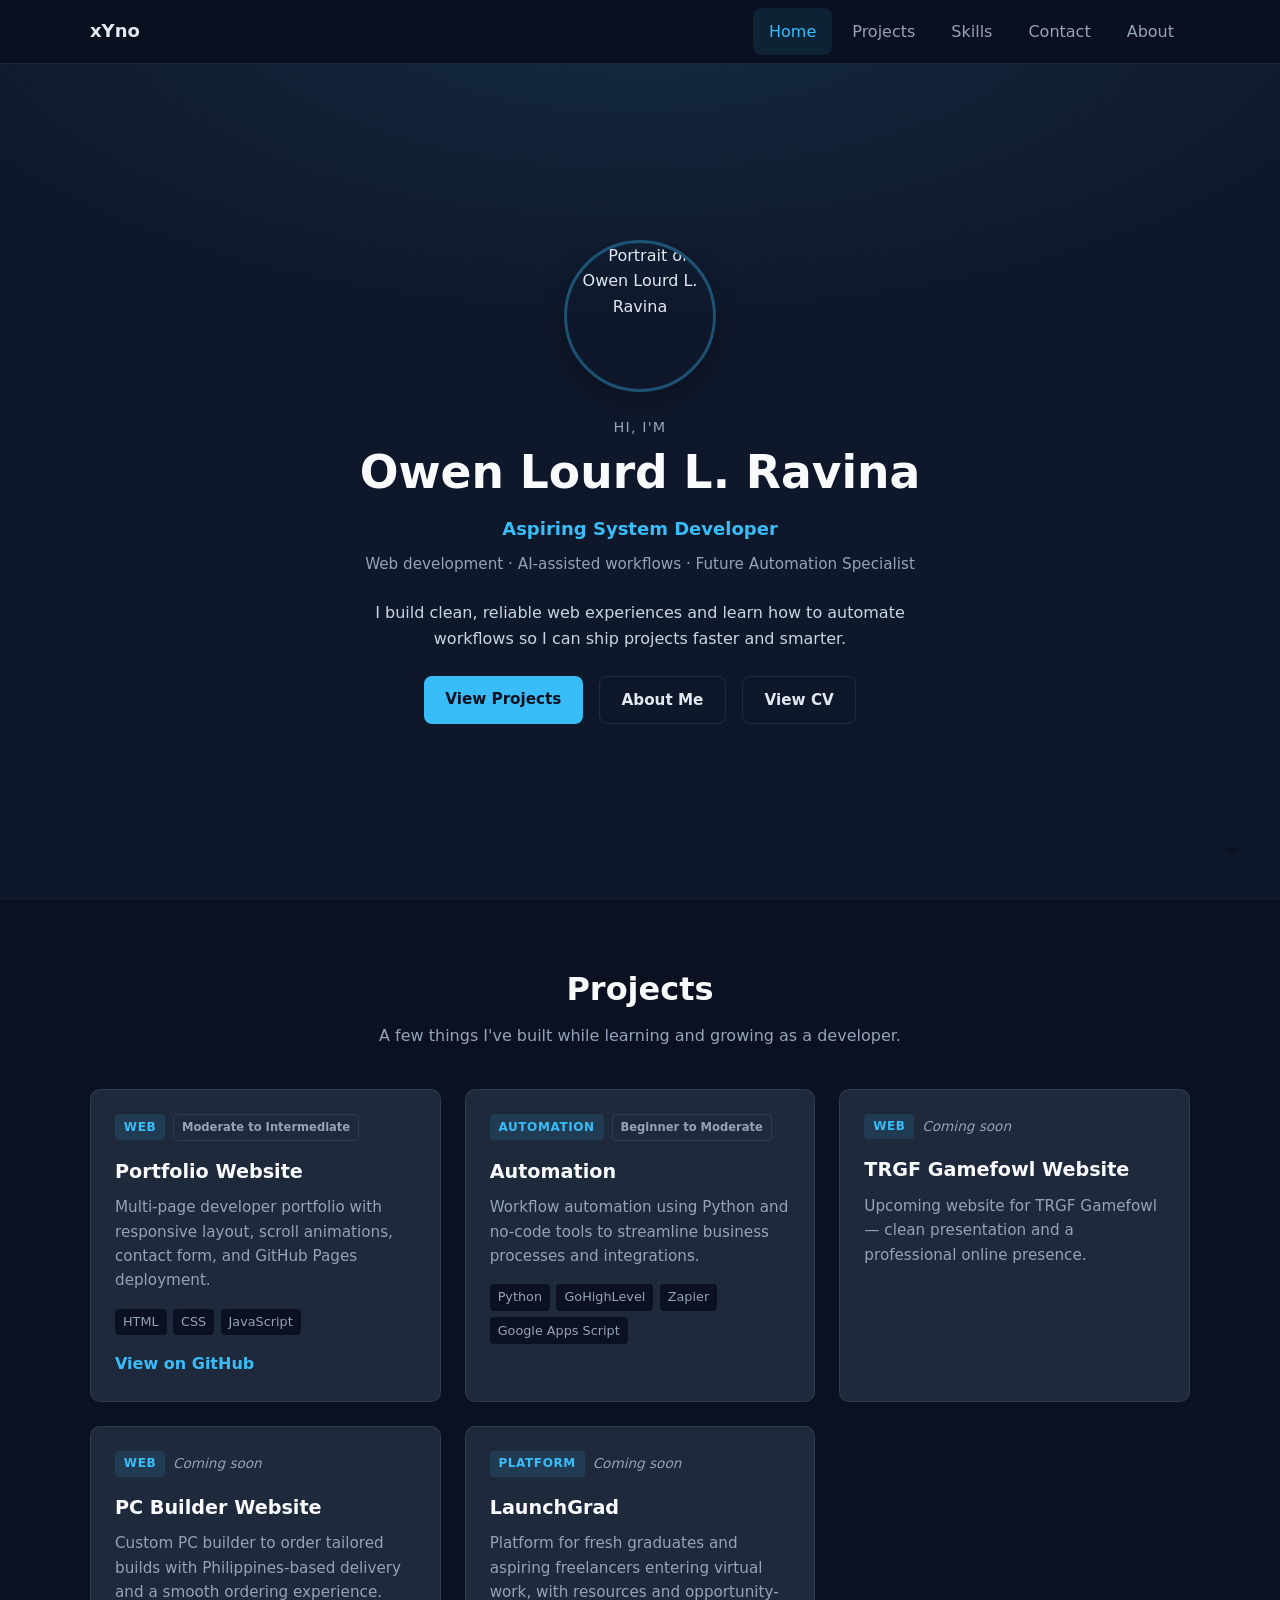
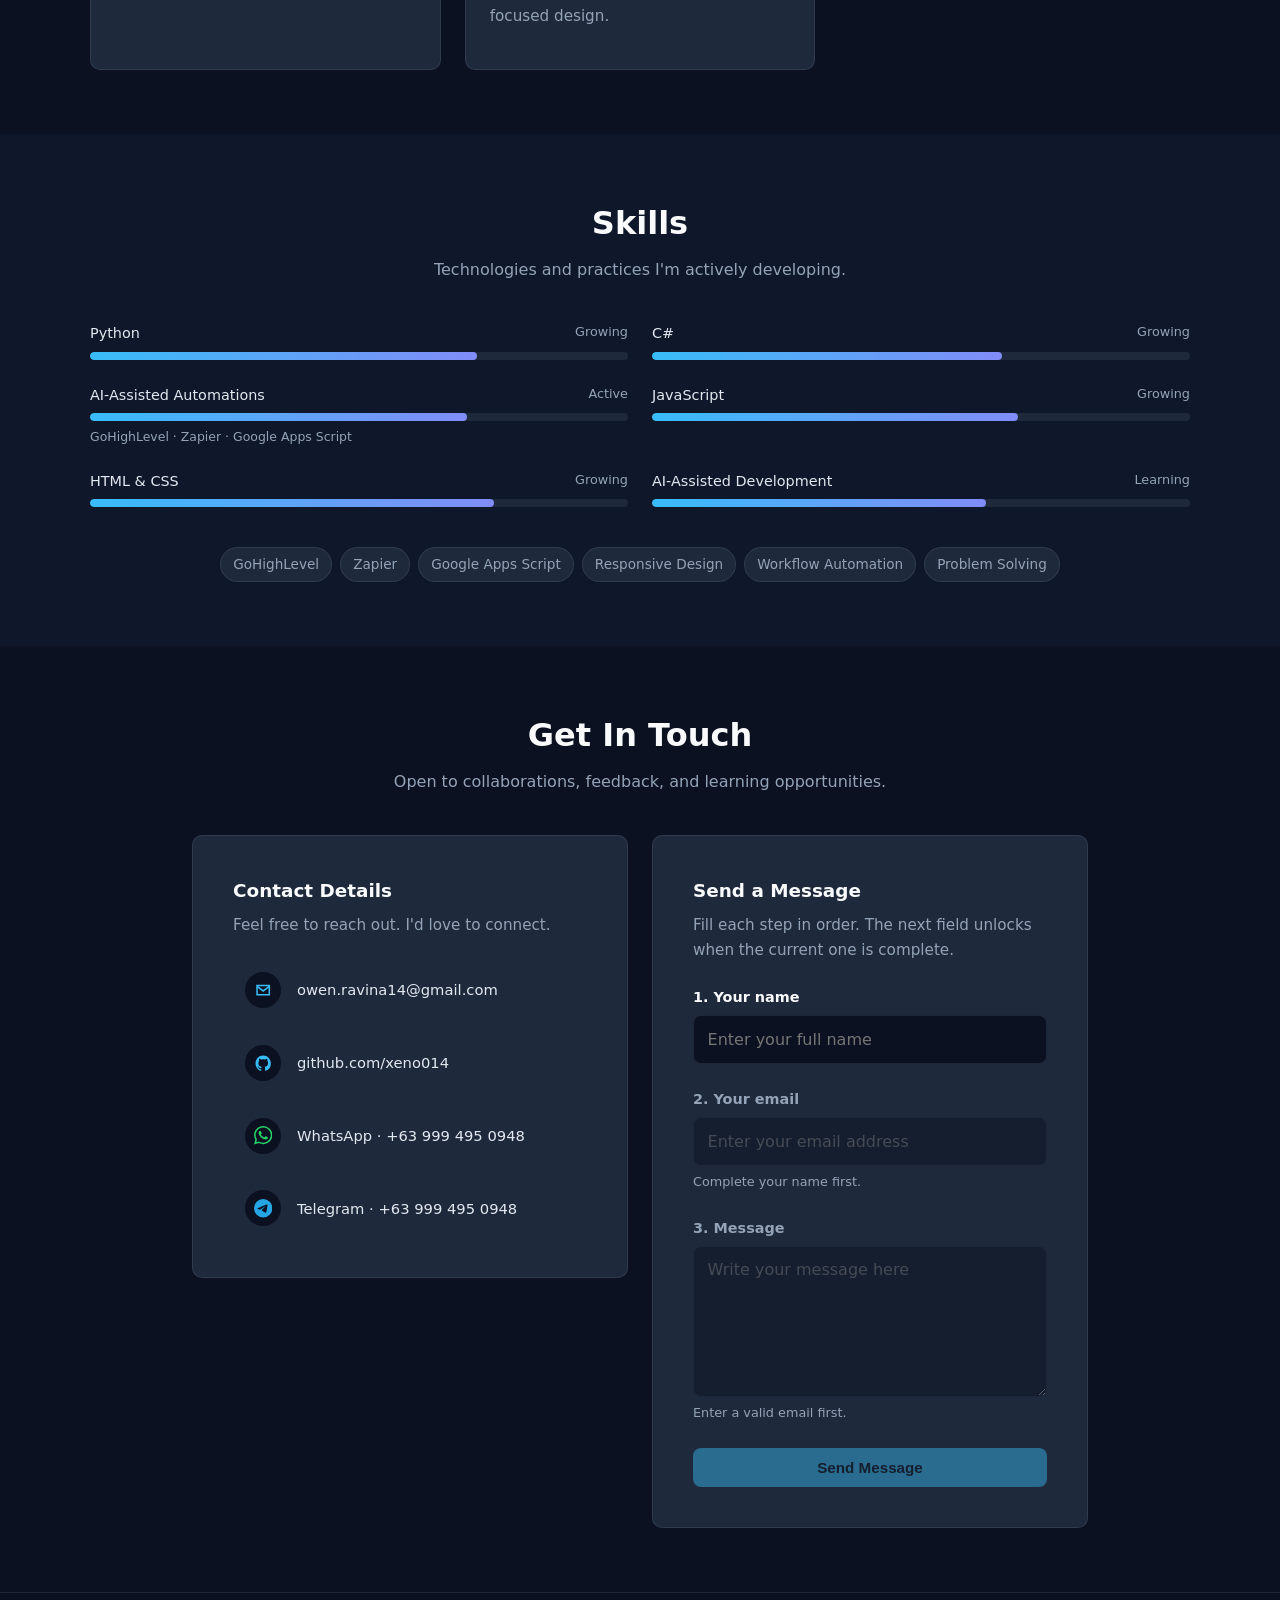
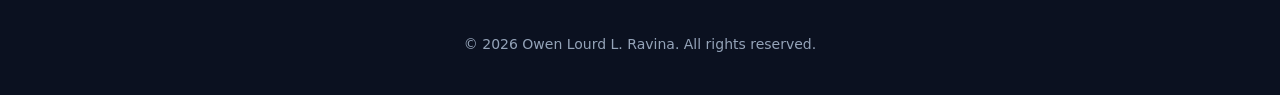
==== commit dadb16ee: "Fix typos and update text in index.html Corrected capitalization and fixed typographical errors in c" ====
--- a/index.html
+++ b/index.html
@@ -27,7 +27,7 @@
   <!-- ========== STICKY NAVIGATION ========== -->
   <nav class="navbar" id="navbar" aria-label="Main navigation">
     <div class="navbar__inner container">
-      <a href="index.html#home" class="navbar__brand">xyno</a>
+      <a href="index.html#home" class="navbar__brand">xYno</a>
 
       <button
         type="button"
@@ -68,7 +68,7 @@
       <h1 class="hero__name">Owen Lourd L. Ravina</h1>
       <p class="hero__title">Aspiring System Developer</p>
       <p class="hero__subtitle">
-        Web development Â· AI-assisted workflows Â· Future Automation Specialist
+        Web development · AI-assisted workflows · Future Automation Specialist
       </p>
       <p class="hero__mission">
         I build clean, reliable web experiences and learn how to automate workflows
@@ -157,7 +157,7 @@
               <span class="project-card__tag">platform</span>
               <span class="project-card__status">Coming soon</span>
             </div>
-            <h3 class="project-card__title">LaunchGrad Website</h3>
+            <h3 class="project-card__title">LaunchGrad</h3>
             <p class="project-card__desc">
               Platform for fresh graduates and aspiring freelancers entering virtual work,
               with resources and opportunity-focused design.
@@ -243,7 +243,7 @@
         <div class="contact-grid reveal">
           <div class="contact-panel contact-panel--details">
             <h3 class="contact-panel__title">Contact Details</h3>
-            <p class="contact-panel__intro">Feel free to reach out â€” I'd love to connect.</p>
+            <p class="contact-panel__intro">Feel free to reach out. I'd love to connect.</p>
             <ul class="contact-detail-list">
               <li>
                 <a href="mailto:owen.ravina14@gmail.com" class="contact-detail">
@@ -266,7 +266,7 @@
                   <span class="contact-detail__icon contact-detail__icon--whatsapp" aria-hidden="true">
                     <svg viewBox="0 0 24 24" fill="currentColor"><path d="M17.472 14.382c-.297-.149-1.758-.867-2.03-.967-.273-.099-.471-.148-.67.15-.197.297-.767.966-.94 1.164-.173.199-.347.223-.644.075-.297-.15-1.255-.463-2.39-1.475-.883-.788-1.48-1.761-1.653-2.059-.173-.297-.018-.458.13-.606.134-.133.298-.347.446-.52.149-.174.198-.298.298-.497.099-.198.05-.371-.025-.52-.075-.149-.669-1.612-.916-2.207-.242-.579-.487-.5-.669-.51-.173-.008-.371-.01-.57-.01-.198 0-.52.074-.792.372-.272.297-1.04 1.016-1.04 2.479 0 1.462 1.065 2.875 1.213 3.074.149.198 2.096 3.2 5.077 4.487.709.306 1.262.489 1.694.625.712.227 1.36.195 1.871.118.571-.085 1.758-.719 2.006-1.413.248-.694.248-1.289.173-1.413-.074-.124-.272-.198-.57-.347m-5.421 7.403h-.004a9.87 9.87 0 0 1-5.031-1.378l-.361-.214-3.741.982.998-3.648-.235-.374a9.86 9.86 0 0 1-1.51-5.26c.001-5.45 4.436-9.884 9.888-9.884 2.64 0 5.122 1.03 6.988 2.898a9.825 9.825 0 0 1 2.893 6.994c-.003 5.45-4.435 9.884-9.885 9.884m8.413-18.297A11.815 11.815 0 0 0 12.05 0C5.495 0 .16 5.335.157 11.892c0 2.096.547 4.142 1.588 5.945L.057 24l6.305-1.654a11.882 11.882 0 0 0 5.683 1.448h.005c6.554 0 11.89-5.335 11.893-11.893a11.821 11.821 0 0 0-3.48-8.413z"/></svg>
                   </span>
-                  <span class="contact-detail__text">WhatsApp Â· +63 999 495 0948</span>
+                  <span class="contact-detail__text">WhatsApp · +63 999 495 0948</span>
                 </a>
               </li>
               <li>
@@ -274,7 +274,7 @@
                   <span class="contact-detail__icon contact-detail__icon--telegram" aria-hidden="true">
                     <svg viewBox="0 0 24 24" fill="currentColor"><path d="M11.944 0A12 12 0 0 0 0 12a12 12 0 0 0 12 12 12 12 0 0 0 12-12A12 12 0 0 0 12 0a12 12 0 0 0-.056 0zm4.962 7.224c.1-.002.321.023.465.14a.506.506 0 0 1 .171.325c.016.093.036.306.02.472-.18 1.898-.962 6.502-1.36 8.627-.168.9-.499 1.201-.82 1.23-.696.065-1.225-.46-1.9-.902-1.056-.693-1.653-1.124-2.678-1.8-1.185-.78-.417-1.21.258-1.91.177-.184 3.247-2.977 3.307-3.23.007-.032.014-.15-.056-.212s-.174-.041-.249-.024c-.106.024-1.793 1.14-5.061 3.345-.48.33-.913.49-1.302.48-.428-.008-1.252-.241-1.865-.44-.752-.245-1.349-.374-1.297-.789.027-.216.325-.437.893-.663 3.498-1.524 5.83-2.529 6.998-3.014 3.332-1.386 4.025-1.627 4.476-1.635z"/></svg>
                   </span>
-                  <span class="contact-detail__text">Telegram Â· +63 999 495 0948</span>
+                  <span class="contact-detail__text">Telegram · +63 999 495 0948</span>
                 </a>
               </li>
             </ul>
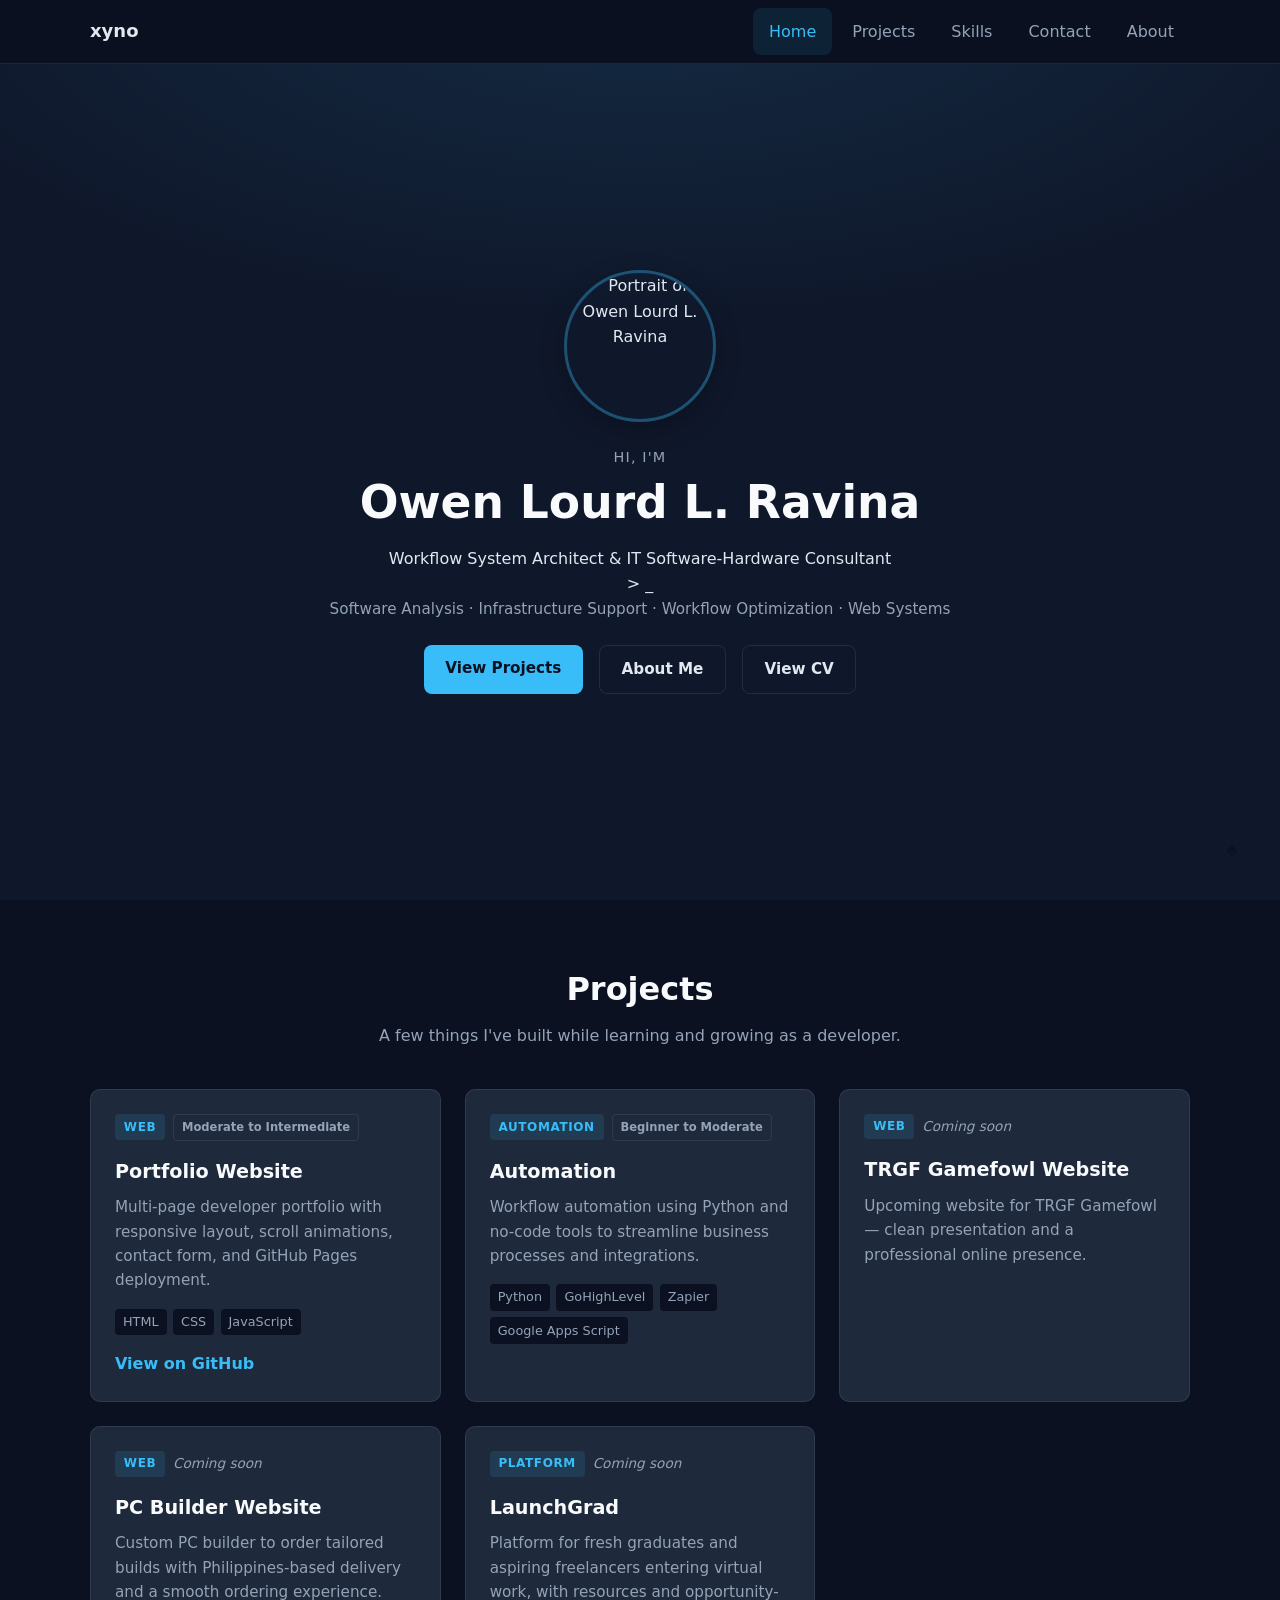
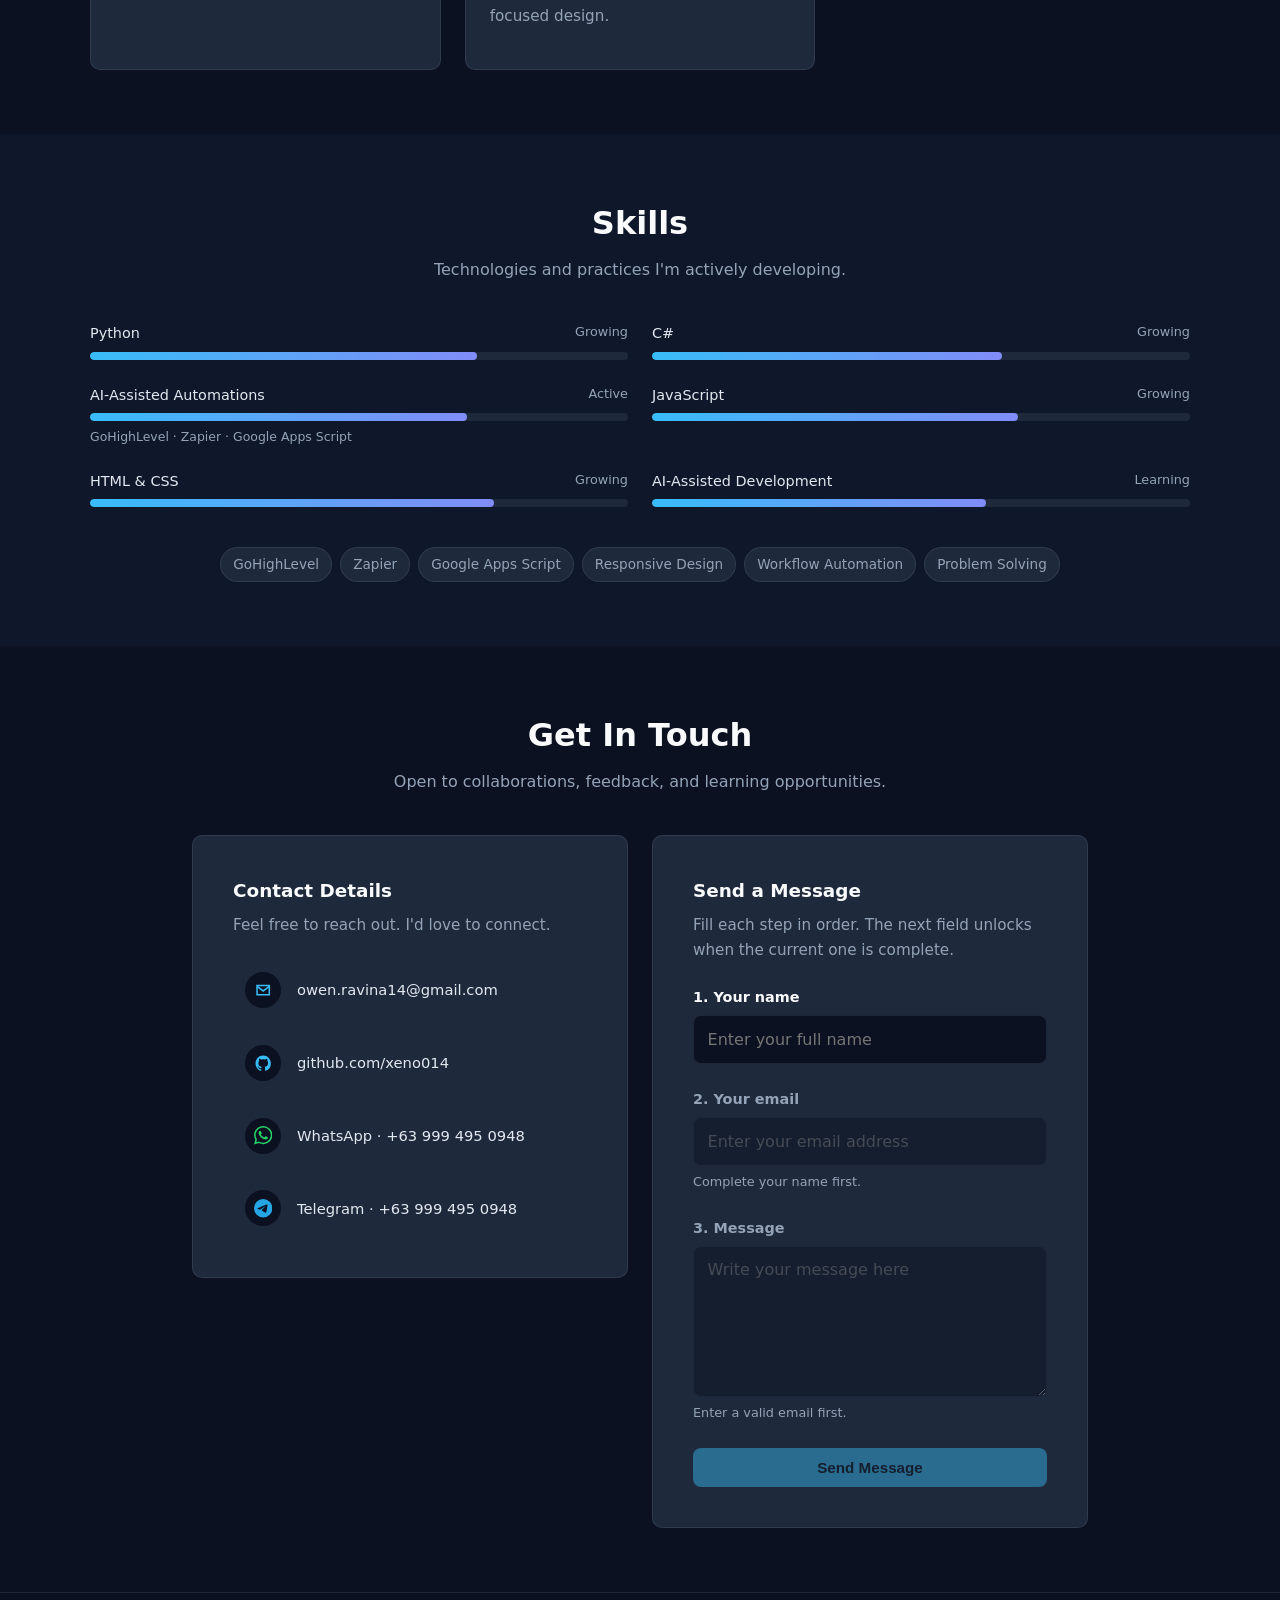
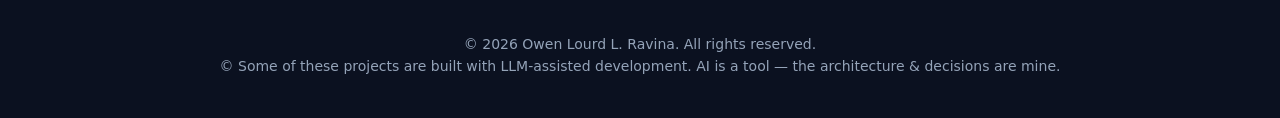
==== commit 1f7bda2b: "Update footer with LLM-assisted development note Added a footer note about LLM-assisted development." ====
--- a/index.html
+++ b/index.html
@@ -1,10 +1,12 @@
 <!DOCTYPE html>
-<html lang="en">
+<html lang="en" class="no-js">
 <head>
+  <script>document.documentElement.classList.replace("no-js", "js");</script>
   <meta charset="UTF-8" />
   <meta name="viewport" content="width=device-width, initial-scale=1.0" />
-  <meta name="description" content="Portfolio of Owen Lourd L. Ravina — aspiring system developer focused on web development and automation." />
+  <meta name="description" content="Portfolio of Owen Lourd L. Ravina — IT Systems &amp; Automation Specialist with experience in software analysis, infrastructure support, and web-based system development." />
   <title>Owen Lourd L. Ravina | Home</title>
+  <link rel="stylesheet" href="https://fonts.cdnfonts.com/css/axiforma" />
   <link rel="stylesheet" href="style.css" />
   <link rel="preload" href="assets/images/profile.jpg" as="image" />
 </head>
@@ -27,7 +29,7 @@
   <!-- ========== STICKY NAVIGATION ========== -->
   <nav class="navbar" id="navbar" aria-label="Main navigation">
     <div class="navbar__inner container">
-      <a href="index.html#home" class="navbar__brand">xYno</a>
+      <a href="index.html#home" class="navbar__brand">xyno</a>
 
       <button
         type="button"
@@ -54,27 +56,37 @@
 
   <!-- ========== HERO ========== -->
   <header class="hero" id="home">
-    <div class="hero__inner container reveal">
-      <img
-        src="assets/images/profile.jpg"
-        alt="Portrait of Owen Lourd L. Ravina"
-        class="profile-photo"
-        width="160"
-        height="160"
-        decoding="async"
-        loading="eager"
-      />
-      <p class="hero__greeting">Hi, I'm</p>
-      <h1 class="hero__name">Owen Lourd L. Ravina</h1>
-      <p class="hero__title">Aspiring System Developer</p>
-      <p class="hero__subtitle">
-        Web development · AI-assisted workflows · Future Automation Specialist
+    <div class="hero__inner container hero--sequence" id="hero-inner">
+      <div class="hero__stage hero__stage--photo">
+        <img
+          src="assets/images/profile.jpg"
+          alt="Portrait of Owen Lourd L. Ravina"
+          class="profile-photo"
+          width="160"
+          height="160"
+          decoding="async"
+          loading="eager"
+        />
+      </div>
+      <p class="hero__greeting hero__stage hero__stage--greeting">Hi, I'm</p>
+      <h1 class="hero__name hero__stage hero__stage--name">Owen Lourd L. Ravina</h1>
+      <p class="hero__role hero__stage hero__stage--role">Workflow System Architect & IT Software-Hardware Consultant</p>
+      <div
+        class="hero__terminal hero__stage hero__stage--terminal"
+        role="region"
+        aria-label="Areas of specialization"
+      >
+        <p class="hero__terminal-line">
+          <span class="hero__terminal-prompt" aria-hidden="true">&gt;</span>
+          <span class="hero__terminal-output">
+            <span class="hero__terminal-text" id="hero-typewriter" aria-live="polite"></span><span class="hero__terminal-cursor" id="hero-typewriter-cursor" aria-hidden="true">_</span>
+          </span>
+        </p>
+      </div>
+      <p class="hero__subtitle hero__stage hero__stage--subtitle">
+        Software Analysis · Infrastructure Support · Workflow Optimization · Web Systems
       </p>
-      <p class="hero__mission">
-        I build clean, reliable web experiences and learn how to automate workflows
-        so I can ship projects faster and smarter.
-      </p>
-      <div class="hero__actions">
+      <div class="hero__actions hero__stage hero__stage--actions">
         <a href="#projects" class="btn btn--primary">View Projects</a>
         <a href="about.html" class="btn btn--ghost">About Me</a>
         <a href="assets/documents/resume.pdf" class="btn btn--ghost" target="_blank" rel="noopener noreferrer">View CV</a>
@@ -311,6 +323,9 @@
     <div class="container">
       <p>&copy; <span id="year"></span> Owen Lourd L. Ravina. All rights reserved.</p>
     </div>
+    <div class="container">
+      <p>&copy;</span> Some of these projects are built with LLM-assisted development. AI is a tool — the architecture & decisions are mine.</p>
+    </div>
   </footer>
 
   <!-- ========== BACK TO TOP ========== -->
